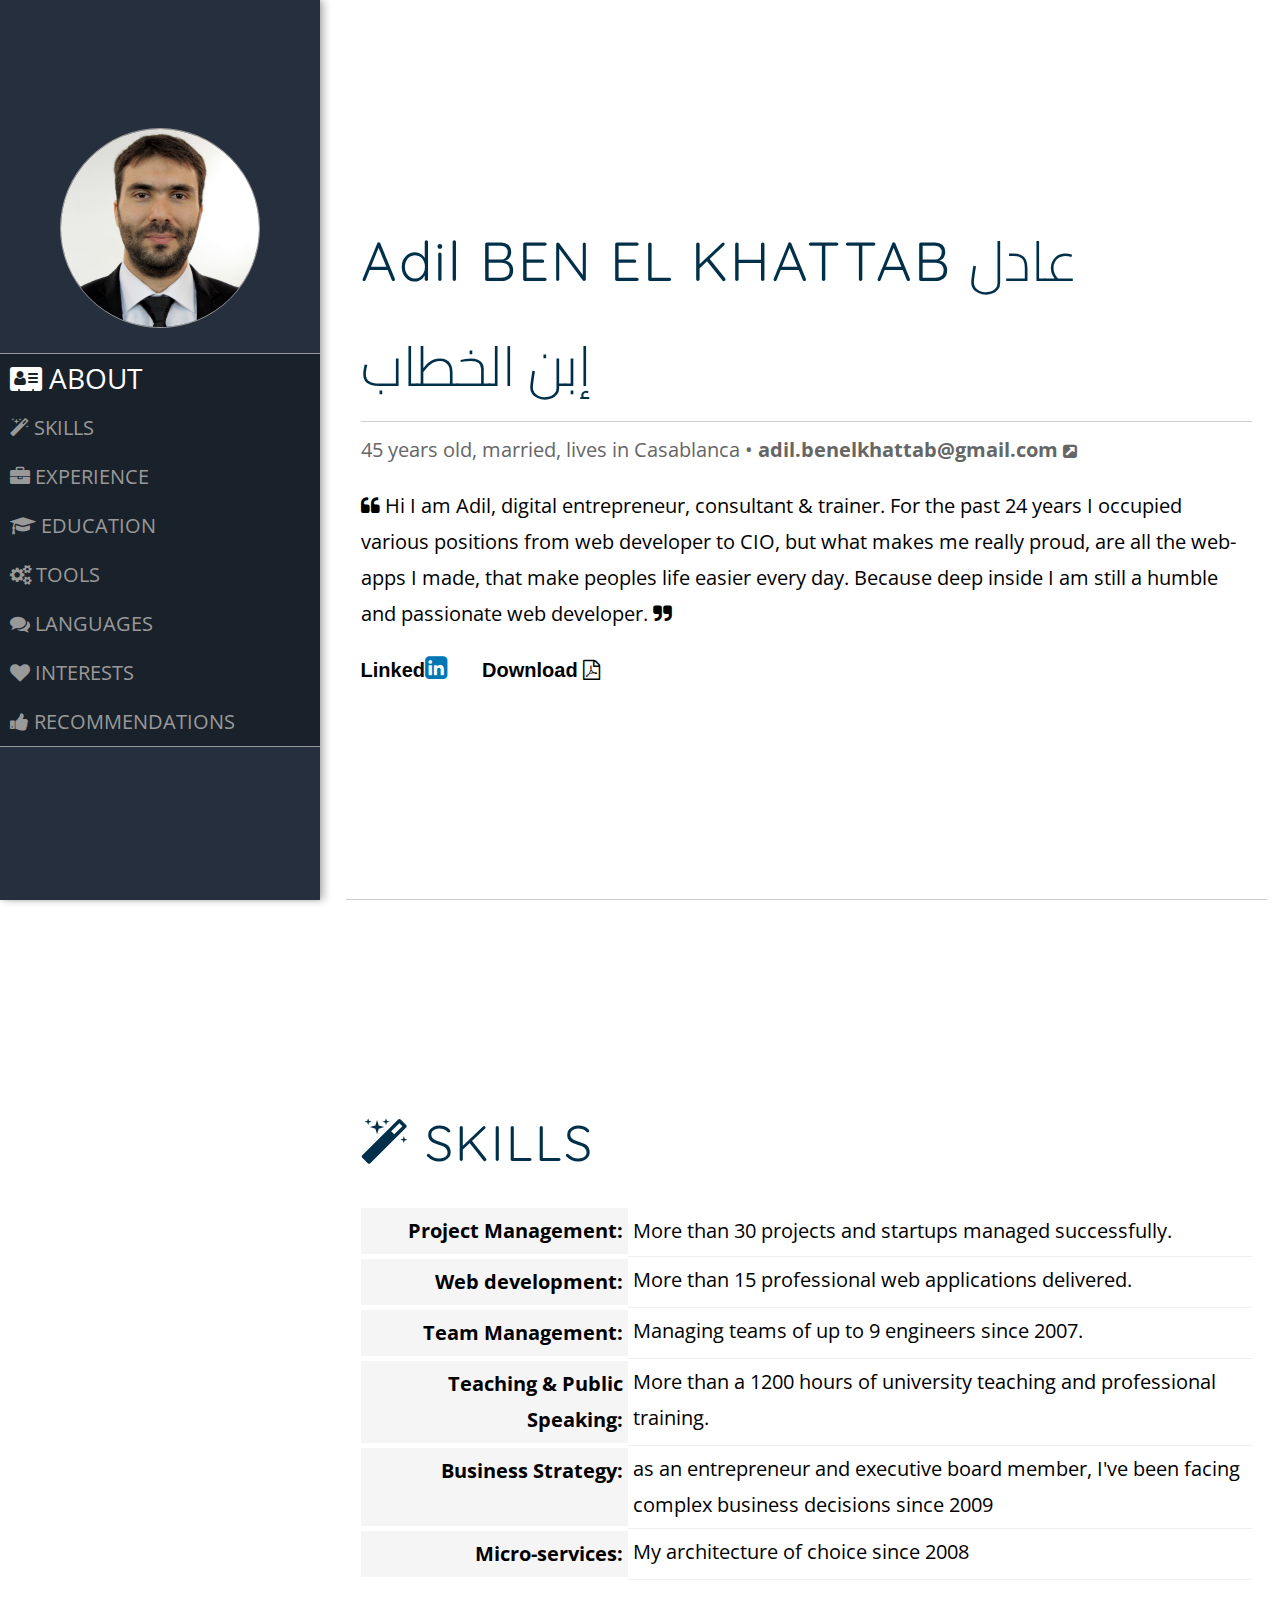
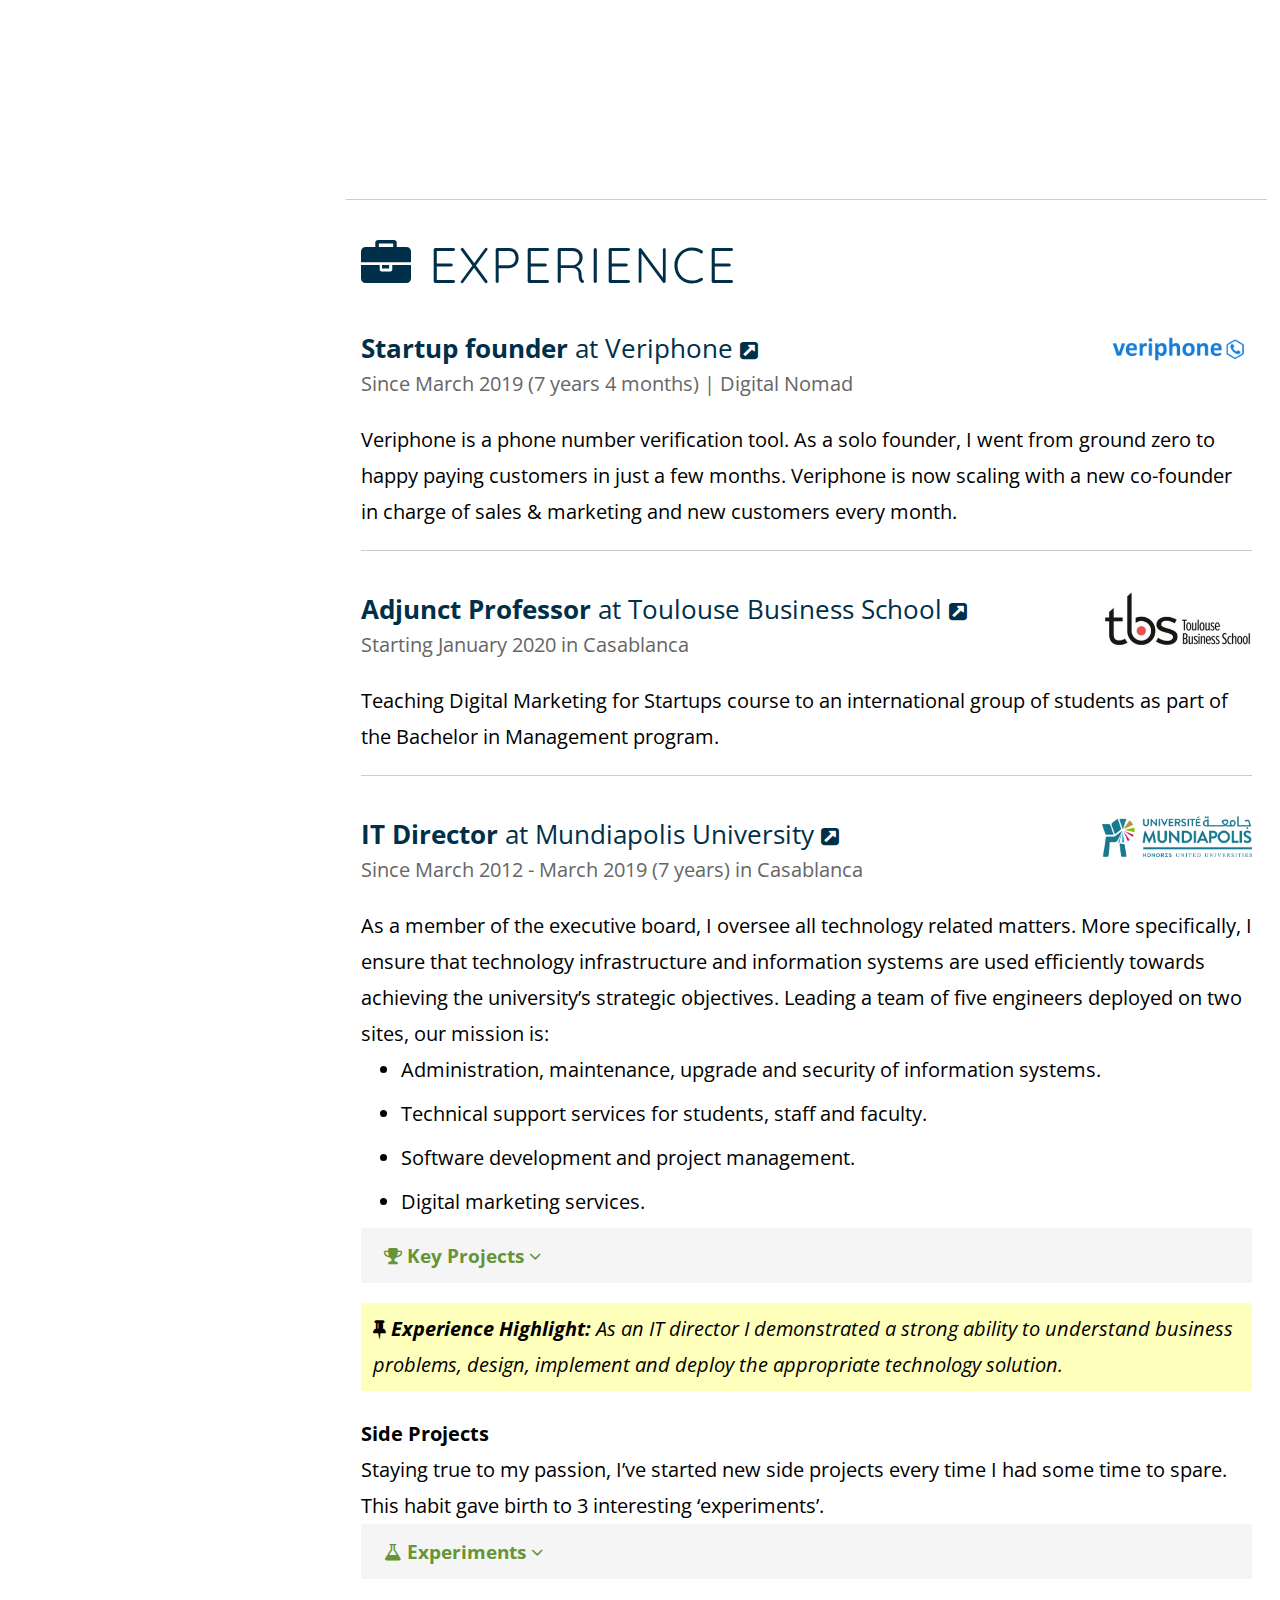
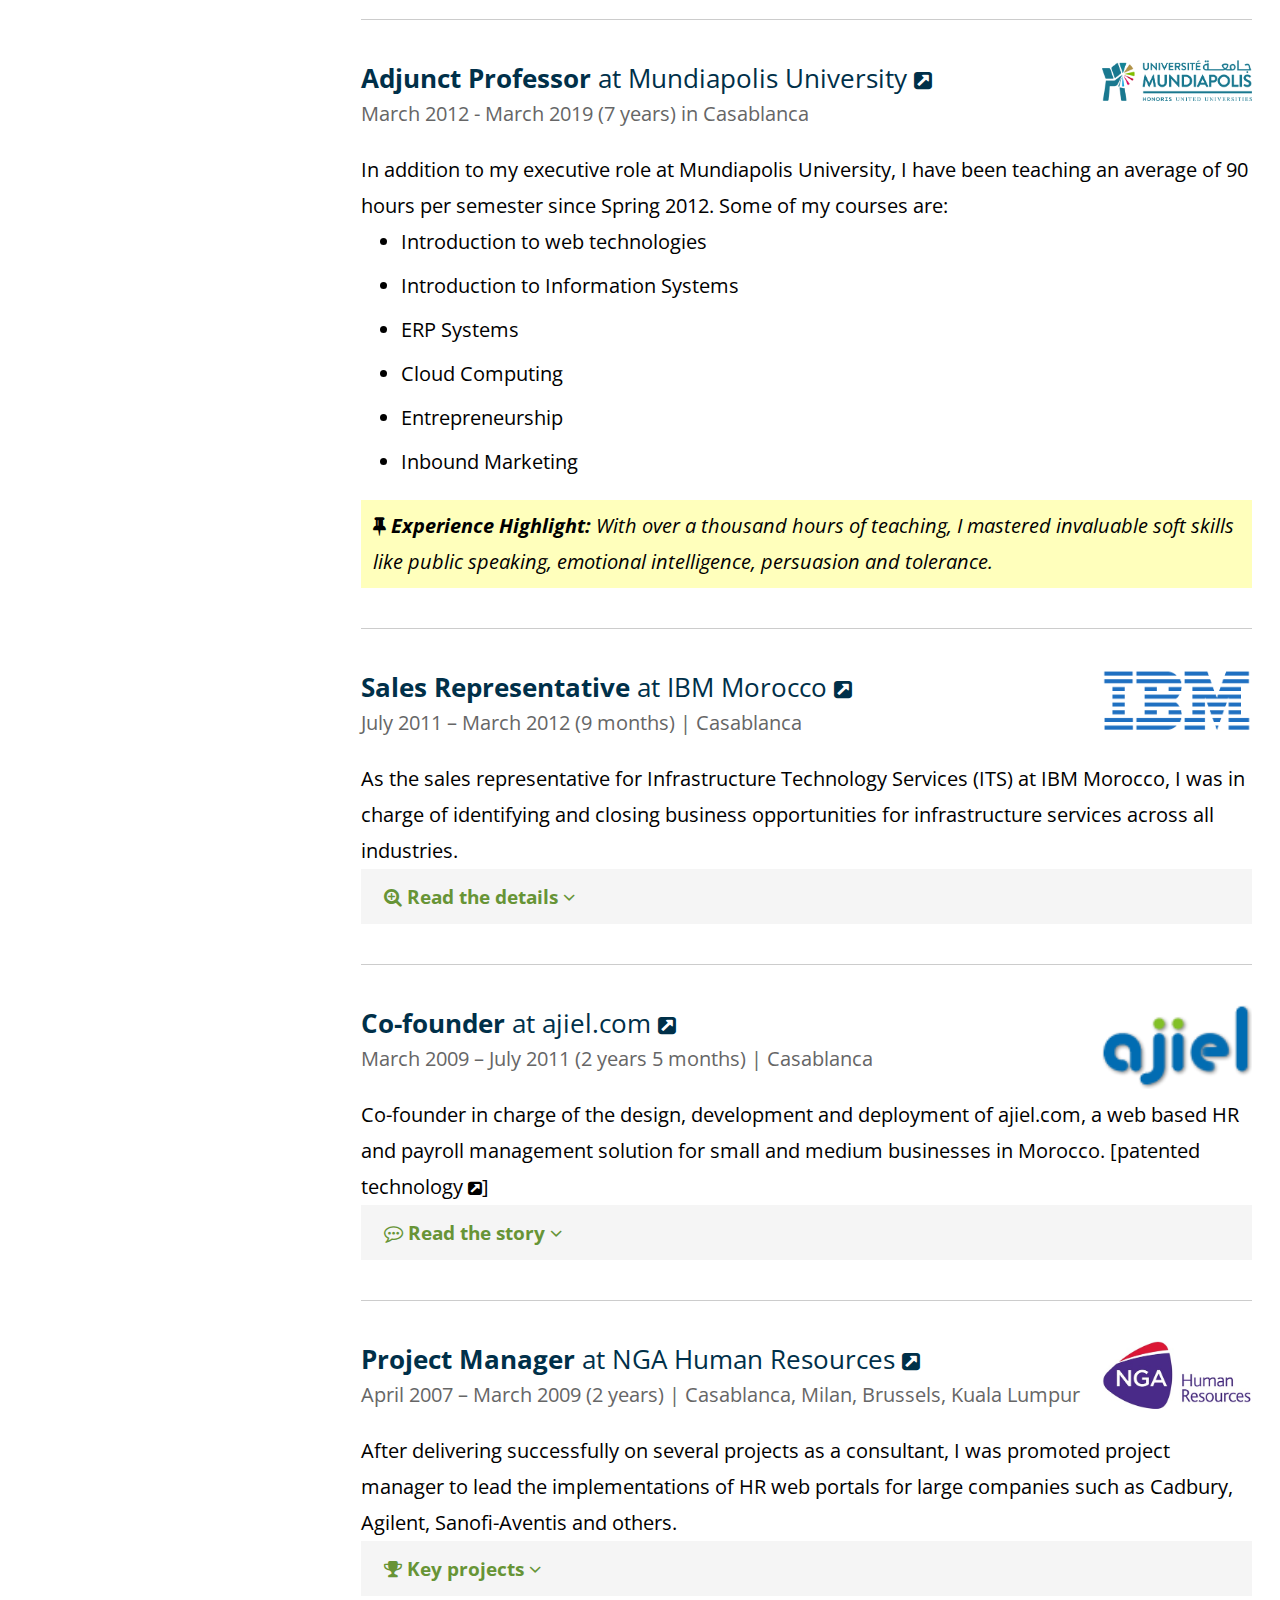
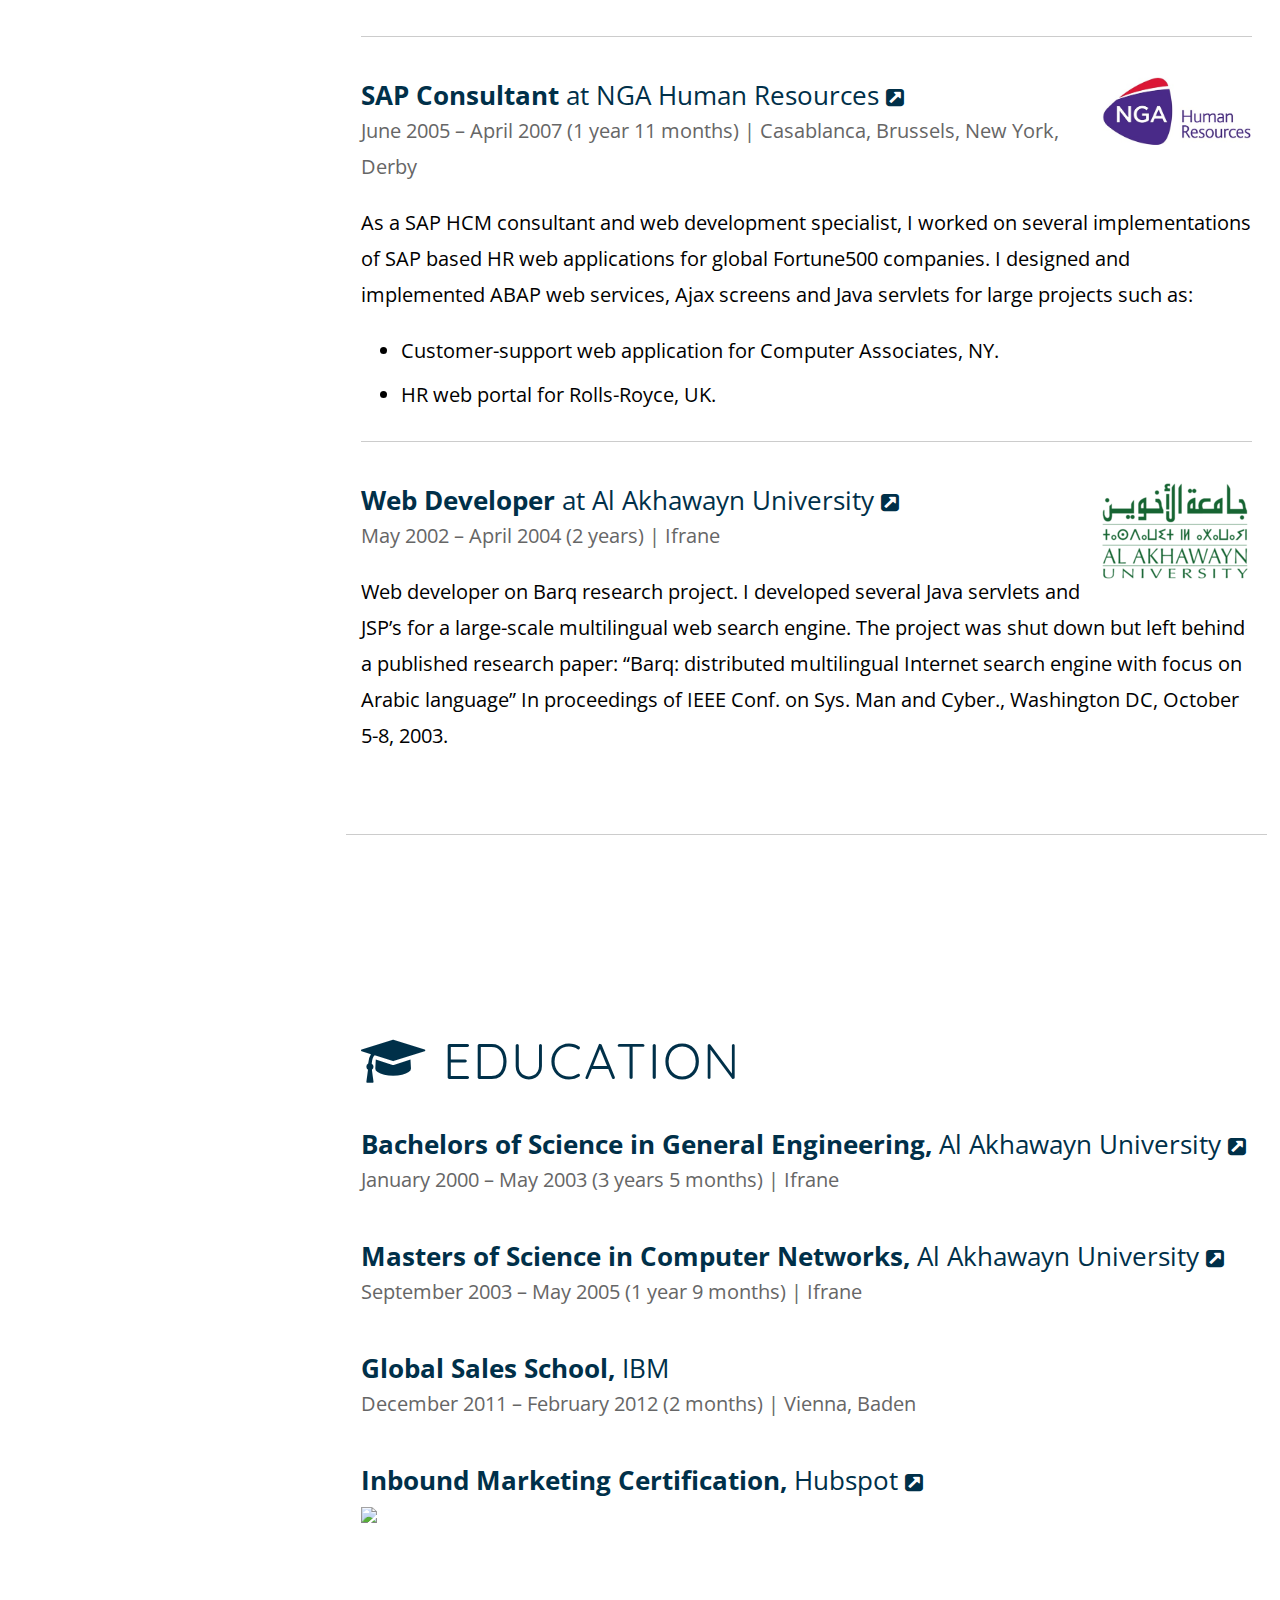
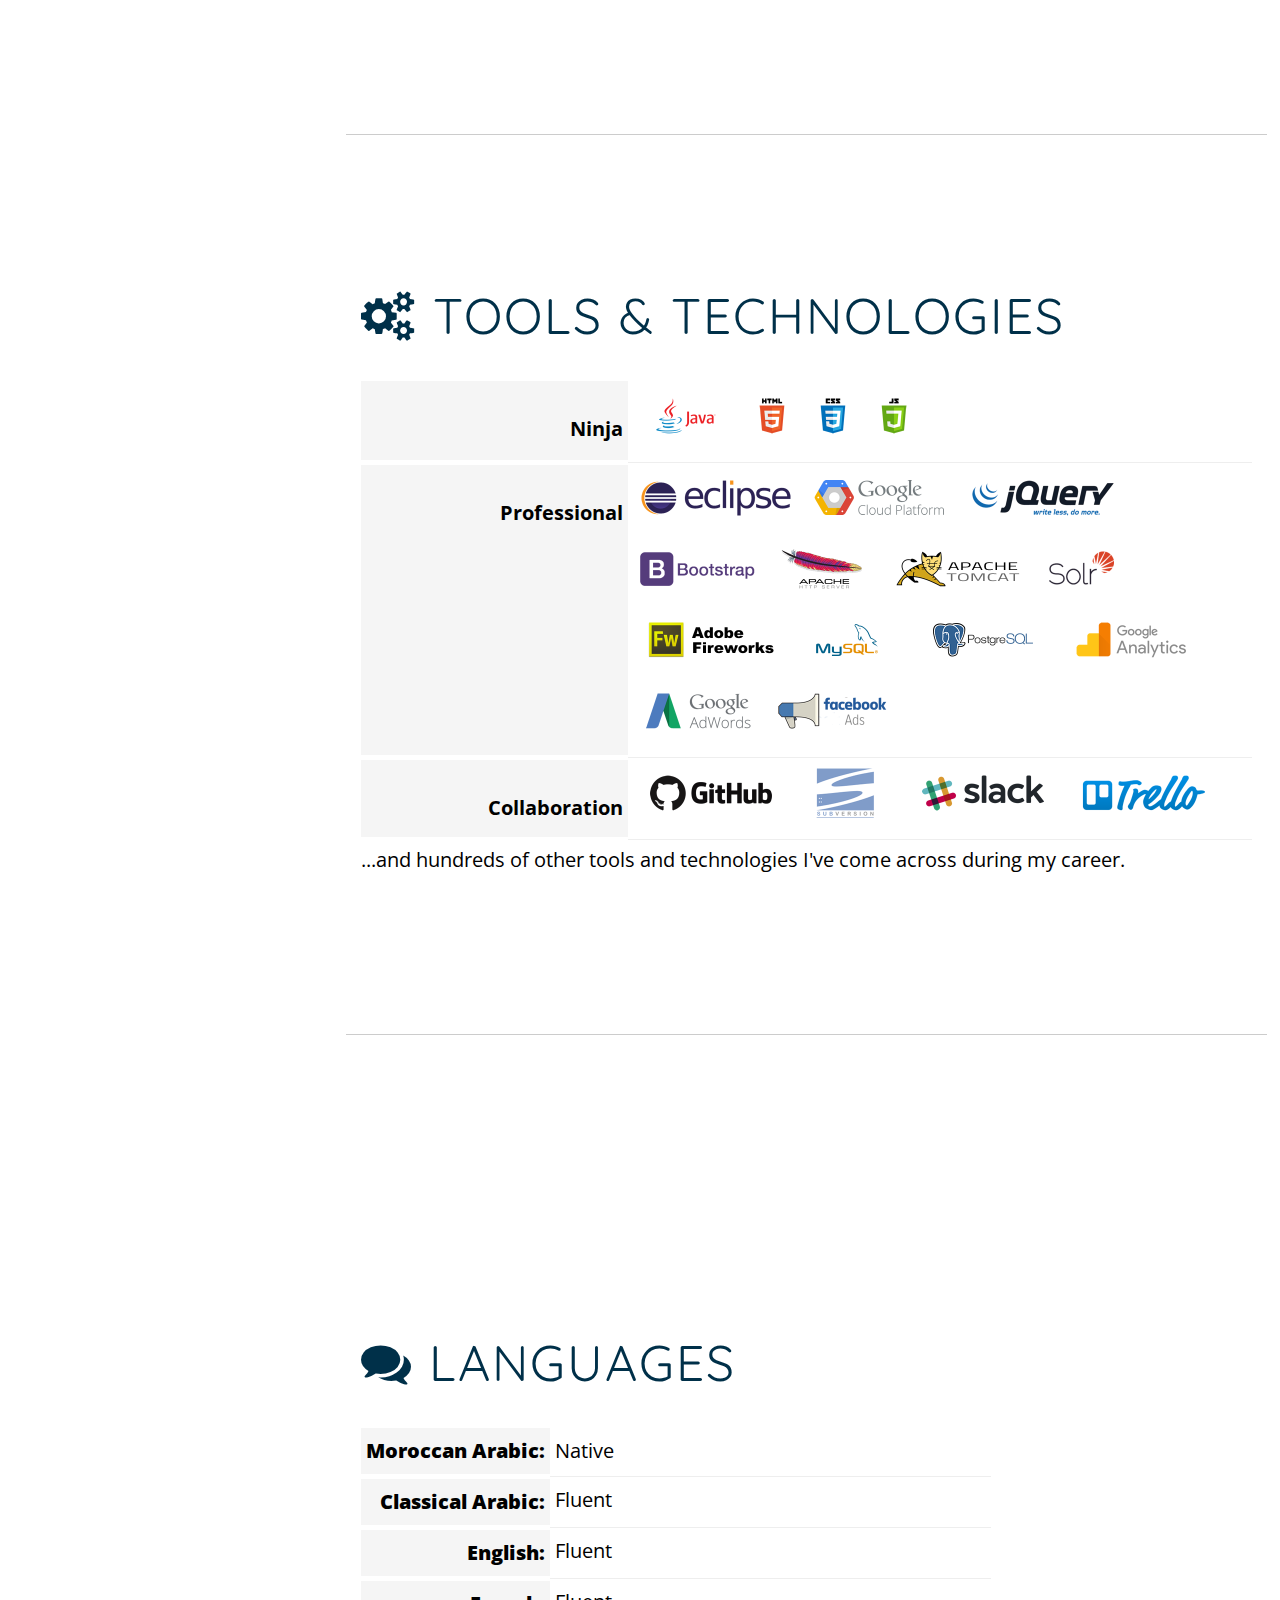
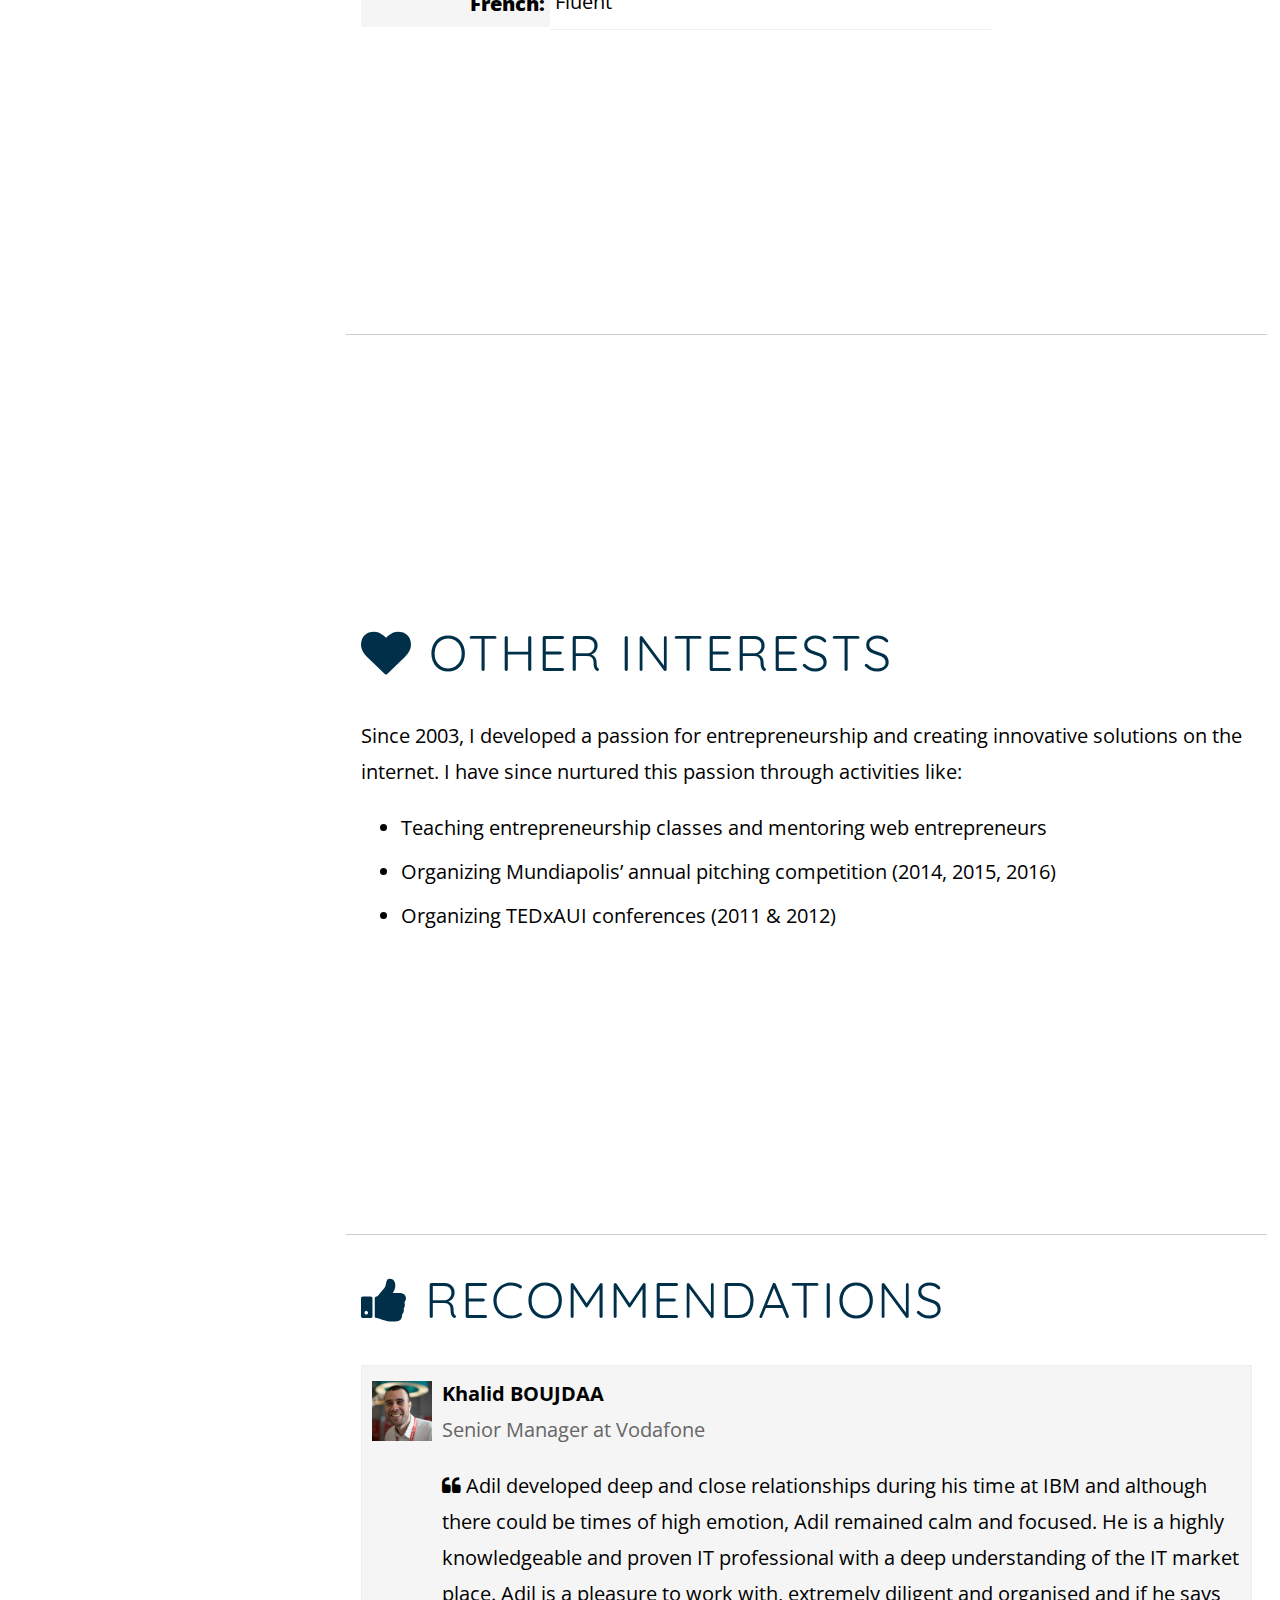
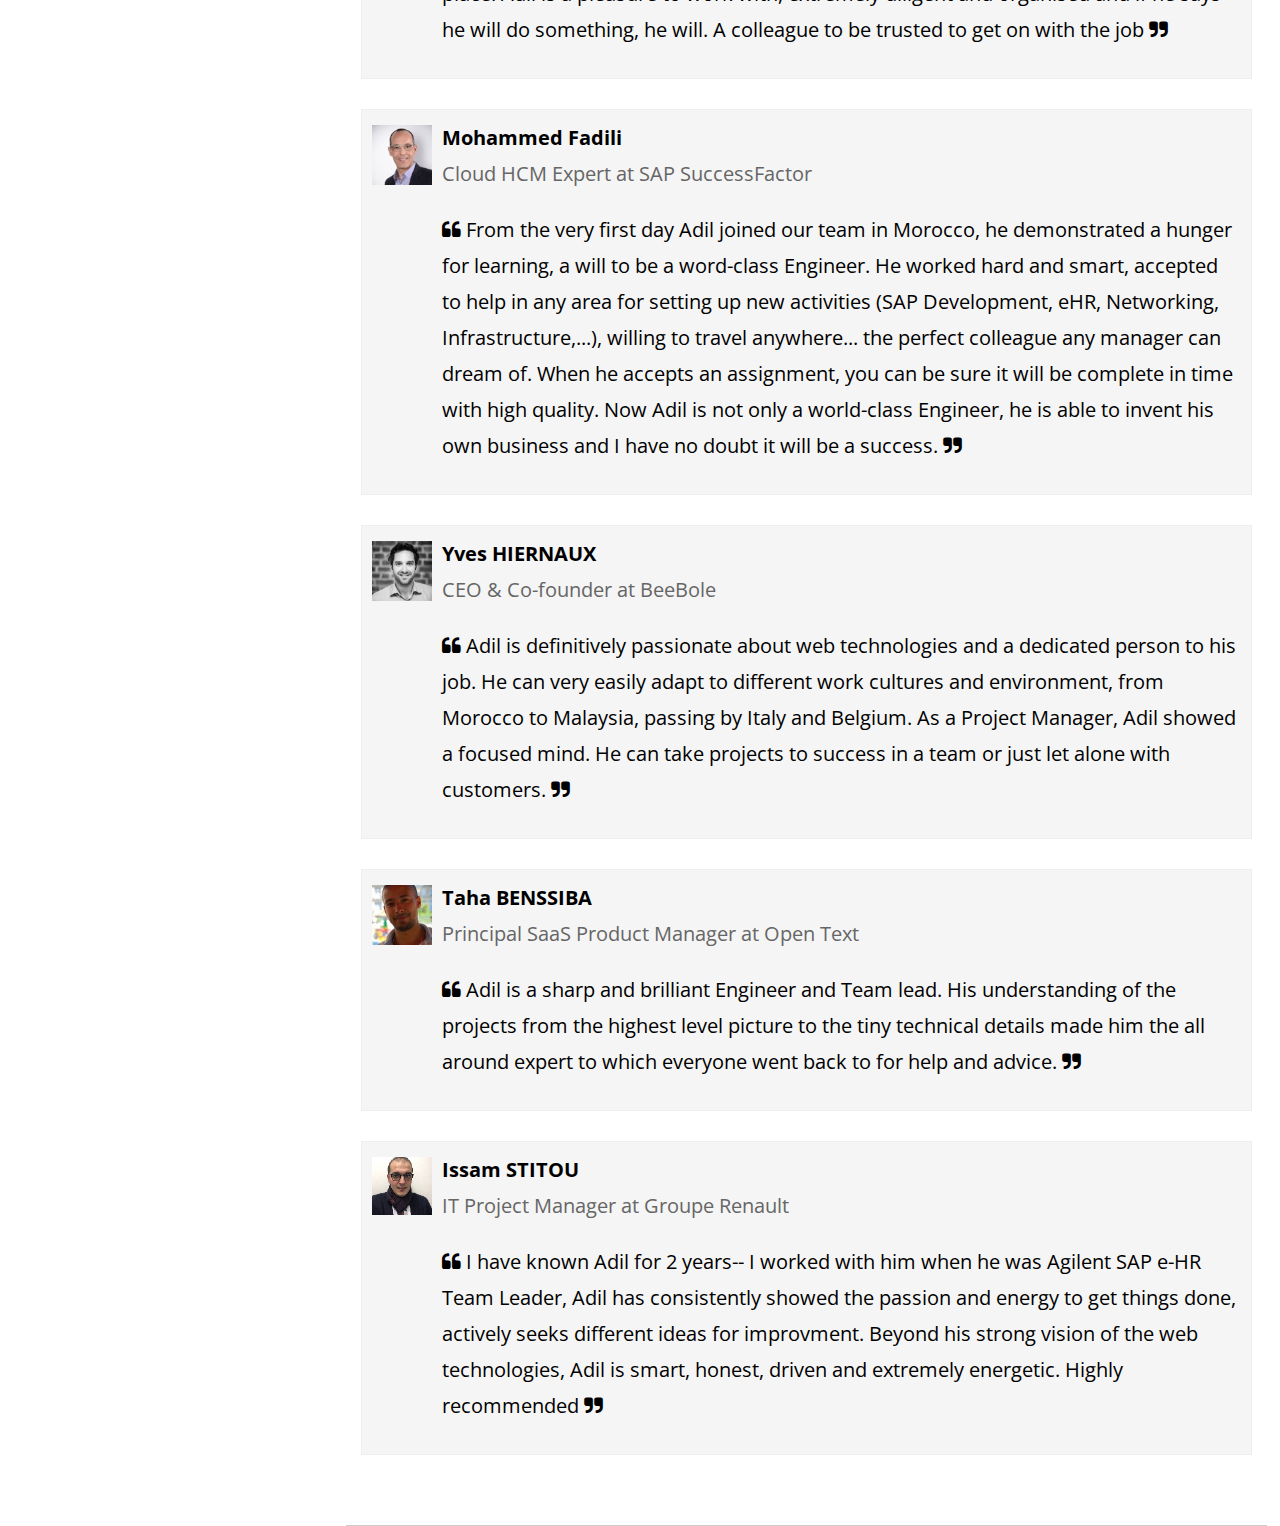
==== index.html @ e79c0aba "" ====
﻿<!DOCTYPE html>
<html lang="en">
<head>
    <meta charset="utf-8">
    <meta name="viewport" content="width=device-width, initial-scale=1, shrink-to-fit=no">
    <meta name="description" content="Adil BEN EL KHATTAB Resume'">
    <meta name="author" content="ADIL BEN EL KHATTAB">
    <title>ADIL BEN EL KHATTAB - My Awesome Resume</title>
    <link href="https://fonts.googleapis.com/css?family=Cairo:300|Quicksand|Open+Sans" rel="stylesheet">
    <link href="https://maxcdn.bootstrapcdn.com/font-awesome/4.7.0/css/font-awesome.min.css" rel="stylesheet">
    <link href="me.css" rel="stylesheet">
</head>
<body id="page-top">
    <aside>
        <nav>
            <div id="profile"><img src="img/adil.pro.jpg" alt="Adil" /></div>
            <menu>
                <a href="#about" class="active"><i class="fa fa-address-card"></i> <span>About</span></a>
                <a href="#skills"><i class="fa fa-magic"></i> <span>Skills</span></a>
                <a href="#experience"><i class="fa fa-briefcase"></i> <span>Experience</span></a>
                <a href="#education"><i class="fa fa-graduation-cap"></i> <span>Education</span></a>
                <a href="#tools"><i class="fa fa-cogs"></i> <span>Tools</span></a>
                <a href="#languages"><i class="fa fa-comments"></i> <span>Languages</span></a>
                <a href="#interests"><i class="fa fa-heart"></i> <span>Interests</span></a>
                <a href="#recommendations"><i class="fa fa-thumbs-up"></i> <span>Recommendations</span></a>
            </menu>
        </nav>
    </aside>

    <section id="about" class="section">
        <div class="auto">
            <h1>
                <span id="latitle">Adil <span class="nowrap">BEN EL KHATTAB</span></span>
                <span id="artitle">عادل <span class="nowrap">إبن الخطاب</span></span>
            </h1>
            <h4><span id="age"></span> old, married, lives in Casablanca • <b><a id="email" href="mailto:adil.benelkhattab@gmail.com">adil.benelkhattab@gmail.com <i class="fa fa-external-link-square sub"></i></a></b></h4>
            <div id="intro">
                <i class="fa fa-quote-left"></i> Hi I am Adil, digital entrepreneur, consultant & trainer. For the past <span id="total"></span> years I occupied various positions from web developer to CIO, but what makes me really proud, are all the web-apps I made, that make peoples life easier every day. Because deep inside I am still a humble and passionate web developer. <i class="fa fa-quote-right"></i>
            </div>
            <div id="links">
                <a id="linked" target="_blank" href="https://www.linkedin.com/in/adilb/">Linked<i id="in" class="fa fa-linkedin-square"></i></a>
                <a id="pdf" href="/adilbek.pdf" target="_blank">Download <i class="fa fa-file-pdf-o"></i></a>
            </div>
        </div>
    </section>


    <section id="skills" class="section">
        <div class="auto">
            <h2><i class="fa fa-magic"></i>  Skills</h2>
            <table>
                <tr>
                    <td>Project Management:</td>
                    <td>More than 30 projects and startups managed successfully.</td>
                </tr>
                <tr>
                    <td>Web development:</td>
                    <td>More than 15 professional web applications delivered.</td>
                </tr>
                <tr>
                    <td>Team Management:</td>
                    <td>Managing teams of up to 9 engineers since 2007.</td>
                </tr>
                <tr>
                    <td>Teaching & Public Speaking:</td>
                    <td>More than a 1200 hours of university teaching and professional training.</td>
                </tr>
                <tr>
                    <td>Business Strategy:</td>
                    <td>as an entrepreneur and executive board member, I've been facing complex business decisions since 2009</td>
                </tr>
                <tr>
                    <td>Micro-services:</td>
                    <td>My architecture of choice since 2008</td>
                </tr>
            </table>
        </div>
    </section>


    <section id="experience" class="section">
        <div class="auto">
            <h2><i class="fa fa-briefcase"></i>  Experience</h2>
            
            <div id="veriphone" class="experience">
                <a href="https://veriphone.io" target="_blank"><img src="img/veriphone.png" alt="Veriphone" class="logo" /></a>
                <h3><b>Startup founder</b> at <a href="https://veriphone.io" target="_blank">Veriphone <i class="fa fa-external-link-square sub"></i></a></h3>
                <h4>Since March 2019 (<span id="current"></span>) | Digital Nomad</h4>
                Veriphone is a phone number verification tool. As a solo founder, I went from ground zero to happy paying customers in just a few months. Veriphone is now scaling with a new co-founder in charge of sales & marketing and new customers every month.
            </div>

            <div id="tbs" class="experience">
                <a href="http://www.tbs-education.ma/" target="_blank"><img src="img/tbs.png" alt="Toulouse Business School" class="logo" /></a>
                <h3><b>Adjunct Professor</b> at <a href="http://www.tbs-education.ma/" target="_blank">Toulouse Business School <i class="fa fa-external-link-square sub"></i></a></h3>
                <h4>Starting January 2020 in Casablanca</h4>

                <div>Teaching Digital Marketing for Startups course to an international group of students as part of the Bachelor in Management program.</div>
            </div>

            <div id="mundiapolis" class="experience">
                <a href="http://www.mundiapolis.ma" target="_blank"><img src="img/mundiapolis.png" alt="Mundiapolis" class="logo" /></a>
                <h3><b>IT Director</b> at <a href="http://www.mundiapolis.ma" target="_blank">Mundiapolis University <i class="fa fa-external-link-square sub"></i></a></h3>
                <h4>Since March 2012 - March 2019 (7 years) in Casablanca</h4>
                As a member of the executive board, I oversee all technology related matters. More specifically, I ensure that technology infrastructure and information systems are used efficiently towards achieving the university’s strategic objectives. Leading a team of five engineers deployed on two sites, our mission is:
                <ul>
                    <li>Administration, maintenance, upgrade and security of information systems.</li>
                    <li>Technical support services for students, staff and faculty.</li>
                    <li>Software development and project management.</li>
                    <li>Digital marketing services.</li>
                </ul>

                <div class="details">
                    <div class="summary"><i class="fa fa-trophy"></i> Key Projects <i class="fa fa-angle-down"></i></div>
                    <ul>
                        <li><b>MundiaSIS:</b> Mundiapolis had to replace an aging desktop-based Student Information System with a web-based SIS in order to decentralize access to student records. After months of in-house development, we went live with MundiaSIS in Autumn 2013. <b>The student and faculty self-service allowed us to reduce the registrar's staff from three to one.</b></li>
                        <li><b>JIRA Service Desk:</b> Replacing a paper-based Student Services Office with Jira Service Desk <b>reduced the request processing time from 72h to less than 24h and increased student satisfaction significantly.</b></li>
                        <li><b>Digital marketing campaigns:</b> As part of a larger digital marketing team, the IT department is in charge of the design, development and maintenance of an optimized conversion process from landing pages to CRM. <b>In 2017 we doubled our conversion rate from 4 to 8 percent.</b></li>
                        <li><b>Call center setup:</b> With a growing number of leads coming from our digital campaigns, we created an internal call-center in charge of qualifying fresh leads. We developed a web-app that validates phone numbers and email addresses automatically, scores the leads before dispatching them over a team of operators according to some complex prioritization rules. <b>The tool reduced the lead processing time from 2 weeks to less than a day.</b></li>
                    </ul>
                </div>

                <div class="highlight">
                    <i class="fa fa-thumb-tack"></i> <b>Experience Highlight:</b> As an IT director I demonstrated a strong ability to understand business problems, design, implement and deploy the appropriate technology solution.
                </div>

                <div>
                    <h5>Side Projects</h5>
                    <div>Staying true to my passion, I’ve started new side projects every time I had some time to spare. This habit gave birth to 3 interesting ‘experiments’.</div>
                    <div class="details">
                        <div class="summary"><i class="fa fa-flask"></i> Experiments <i class="fa fa-angle-down"></i></div>
                        <ul>
                            <li><b>Shopper.ma</b> is a tool that scraps e-commerce websites to build an up-to-date database of all products on sale online in Morocco. The result was a fun and useful way to discover new products and compare prices. <em>Technology used: Java Servlets, Crawler4J, JQuery single-page-app.</em></li>
                            <li><b>Trends</b> is a recycling of Shopper into a news and gossip mobile app. By scrapping popular Facebook pages and sorting the posts by popularity bursts, Trends became extremely effective at sorting out the most popular news in real time. <em>Technology used: Java Servlets, Cordova framework, Facebook graph API.</em></li>
                            <li><b>CROQS</b> as stated in the aforementioned Call center project, CROQS is a tool that helped a call center operators’ qualify their leads through an automatic validation of contact information, scoring and dispatching/scheduling of calls. <em>Technology used: Java Servlets, JQuery single page app, Google appengine.</em></li>
                        </ul>
                    </div>
                </div>

            </div>

            <div id="prof" class="experience">
                <a href="http://www.mundiapolis.ma" target="_blank"><img src="img/mundiapolis.png" alt="Mundiapolis" class="logo" /></a>
                <h3><b>Adjunct Professor</b> at <a href="http://www.mundiapolis.ma" target="_blank">Mundiapolis University <i class="fa fa-external-link-square sub"></i></a></h3>
                <h4>March 2012 - March 2019 (7 years) in Casablanca</h4>

                <div>In addition to my executive role at Mundiapolis University, I have been teaching an average of 90 hours per semester since Spring 2012. Some of my courses are:</div>
                <ul>
                    <li>Introduction to web technologies</li>
                    <li>Introduction to Information Systems</li>
                    <li>ERP Systems</li>
                    <li>Cloud Computing</li>
                    <li>Entrepreneurship</li>
                    <li>Inbound Marketing</li>
                </ul>

                <div class="highlight">
                    <i class="fa fa-thumb-tack"></i> <b>Experience Highlight:</b> With over a thousand hours of teaching, I mastered invaluable soft skills like public speaking, emotional intelligence, persuasion and tolerance.
                </div>

            </div>

            <div id="ibm" class="experience">
                <a href="https://www.ibm.com/ma-fr/" target="_blank"><img src="img/ibm.png" alt="IBM" class="logo" /></a>
                <h3><b>Sales Representative</b> at <a href="https://www.ibm.com/ma-fr/" target="_blank">IBM Morocco <i class="fa fa-external-link-square sub"></i></a></h3>
                <h4>July 2011 – March 2012 (9 months) | Casablanca</h4>
                As the sales representative for Infrastructure Technology Services (ITS) at IBM Morocco, I was in charge of identifying and closing business opportunities for infrastructure services across all industries.
                <div class="details">
                    <div class="summary"><i class="fa fa-search-plus"></i> Read the details <i class="fa fa-angle-down"></i></div>
                    <p>
                        This was probably the most intense professional experience of my career. In just 9 months I had to learn new sales skills, familiarize with new industries, navigate IBM’s complex internal procedures and above all, achieve a 6 Million USD target.
                        The most rewarding part was learning sales skills. I attended IBM’s Global Sales School in Austria, which is one of the best sales trainings in the world. <b>It helped me acquire the techniques necessary to conduct effective C-level sales meetings.</b>
                        I was able to sell technology services (Datacenter Maintenance, migrations, etc...) to Morocco’s largest companies such as Attijari, INWI, BMCE, Banque Populaire, and others. Disclaimer: I did not achieve the sales target.
                    </p>
                </div>
            </div>


            <div id="ajiel" class="experience">
                <a href="https://www.ajiel.com" target="_blank"><img src="img/ajiel.png" alt="Ajiel" class="logo" /></a>
                <h3><b>Co-founder</b> at <a href="https://www.ajiel.com" target="_blank">ajiel.com <i class="fa fa-external-link-square sub"></i></a></h3>
                <h4>March 2009 – July 2011 (2 years 5 months) | Casablanca</h4>

                Co-founder in charge of the design, development and deployment of ajiel.com, a web based HR and payroll management solution for small and medium businesses in Morocco.
                <a href="http://patent.ompic.ma/publication-server/pdf-document?PN=MA33787%20MA%2033787&iDocId=6221&iepatch=.pdf" target="_blank">[patented technology  <i class="fa fa-external-link-square sub"></i>]</a>
                <div class="details">
                    <div class="summary"><i class="fa fa-commenting-o"></i> Read the story <i class="fa fa-angle-down"></i></div>
                    <p>In September 2008 I teamed up with NGA’s former director in Casablanca to create the first HR SaaS solution for Morocco. In about 1 year, I single-handedly created a multitenant payroll and HR management solution in Java and Adobe Flex. We got our first customer by the beginning of 2010 and grown slowly to 5 customers by the end of the year. During that same period, we started raising VC money from Dayam Capital (Saham group). A few weeks before closing the deal, my co-founder quit, leaving the startup paralyzed. During a few months I tried to continue operations with zero capital, but had finally to shut down in summer 2011.</p>
                </div>
            </div>

            <div id="ngapm" class="experience">
                <a href="https://www.ngahr.com/" target="_blank"><img src="img/nga.png" alt="NGA" class="logo" /></a>
                <h3><b>Project Manager</b> at <a href="https://www.ngahr.com/" target="_blank">NGA Human Resources <i class="fa fa-external-link-square sub"></i></a></h3>
                <h4>April 2007 – March 2009 (2 years) | Casablanca, Milan, Brussels, Kuala Lumpur</h4>
                After delivering successfully on several projects as a consultant, I was promoted project manager to lead the implementations of HR web portals for large companies such as Cadbury, Agilent, Sanofi-Aventis and others.

                <div class="details">
                    <div class="summary"><i class="fa fa-trophy"></i> Key projects <i class="fa fa-angle-down"></i></div>
                    <p>
                        <b>Dec’07 to Jul’08 in Kuala Lumpur, Malaysia</b><br />
                        Leading a team of 9 engineers working on the implementation of Cadbury International SAP based HR Information System (120,000 employees, 68 countries). My team was in charge of the implementation of the serf-service portal for the first two countries.
                    </p>
                    <p>
                        <b>Aug’07 to Dec’07 in Casablanca, Morocco</b><br />
                        Project manager on an SAP portal project for Agilent Technologies. Coordinated remotely with the US local team to deliver on time according to American standards.
                    </p>
                    <p>
                        <b>Jun’07 to Jul’07 in Milan, Italy</b><br />
                        In just 2 months and a team of 2, we delivered a time management solution for Sanofi-Aventis Italy. I Ensured coordination with customer’s IT and HR teams to determine the requirements and implement an SAP based HR web solution.
                    </p>
                </div>
            </div>


            <div id="ngacs" class="experience">
                <a href="https://www.ngahr.com/" target="_blank"><img src="img/nga.png" alt="NGA" class="logo" /></a>
                <h3><b>SAP Consultant</b> at <a href="https://www.ngahr.com/" target="_blank">NGA Human Resources <i class="fa fa-external-link-square sub"></i></a></h3>
                <h4>June 2005 – April 2007 (1 year 11 months) | Casablanca, Brussels, New York, Derby</h4>


                <p>As a SAP HCM consultant and web development specialist, I worked on several implementations of SAP based HR web applications for global Fortune500 companies. I designed and implemented ABAP web services, Ajax screens and Java servlets for large projects such as:</p>
                <ul>
                    <li>Customer-support web application for Computer Associates, NY.</li>
                    <li>HR web portal for Rolls-Royce, UK.</li>
                </ul>
            </div>


            <div id="aui" class="experience">
                <a href="http://www.aui.ma" target="_blank"><img src="img/aui.png" alt="AUI" class="logo" /></a>
                <h3><b>Web Developer</b> at <a href="http://www.aui.ma" target="_blank">Al Akhawayn University <i class="fa fa-external-link-square sub"></i></a></h3>
                <h4>May 2002 – April 2004 (2 years) | Ifrane</h4>
                <p>Web developer on Barq research project. I developed several Java servlets and JSP’s for a large-scale multilingual web search engine. The project was shut down but left behind a published research paper: <a href="http://ieeexplore.ieee.org/abstract/document/1243853/" target="_blank">“Barq: distributed multilingual Internet search engine with focus on Arabic language”</a> In proceedings of IEEE Conf. on Sys. Man and Cyber., Washington DC, October 5-8, 2003.</p>
            </div>
        </div>
    </section>


    <section id="education" class="section">
        <div class="auto">
            <h2><i class="fa fa-graduation-cap"></i> Education</h2>

            <h3><b>Bachelors of Science in General Engineering,</b> <a href="http://www.aui.ma" target="_blank">Al Akhawayn University <i class="fa fa-external-link-square sub"></i></a></h3>
            <h4>January 2000 – May 2003 (3 years 5 months) | Ifrane</h4>

            <h3><b>Masters of Science in Computer Networks,</b> <a href="http://www.aui.ma" target="_blank">Al Akhawayn University <i class="fa fa-external-link-square sub"></i></a></h3>
            <h4>September 2003 – May 2005 (1 year 9 months) | Ifrane</h4>

            <h3><b>Global Sales School,</b> IBM</h3>
            <h4>December 2011 – February 2012 (2 months) | Vienna, Baden</h4>

            <h3><a href='http://academy.hubspot.com/certification' title='Inbound' target="_blank"><b>Inbound Marketing Certification, </b></a><a href="https://www.hubspot.com/" target="_blank">Hubspot <i class="fa fa-external-link-square sub"></i></a></h3>
            <div class='academy-badge'>
                <a href='/inbound.cert.pdf' title='Inbound' target="_blank">
                    <img src='https://api.hubapi.com/academy/v1/badge-image/d79c69bdec4646f3811d2fc6c912261c' />
                </a>
            </div>
        </div>
    </section>


    <section id="tools" class="section">
        <div class="auto">
            <h2><i class="fa fa-cogs"></i> Tools & Technologies</h2>
            <table>
                <tr>
                    <td><h5>Ninja</h5></td>
                    <td>
                        <span class="tool"><img src="img/java.png" alt="Java" /></span>
                        <span class="tool"><img src="img/html.png" alt="HTML5" /></span>
                        <span class="tool"><img src="img/css.png" alt="CSS3" /></span>
                        <span class="tool"><img src="img/js.png" alt="JavaScript" /></span>
                    </td>
                </tr>
                <tr>
                    <td><h5>Professional</h5></td>
                    <td>
                        <span class="tool"><img src="img/eclipse.png" alt="Eclipse IDE" /></span>
                        <span class="tool"><img src="img/gcp.png" alt="Google Cloud Platform" /></span>
                        <span class="tool"><img src="img/jquery.png" alt="JQuery" /></span>
                        <span class="tool"><img src="img/bootstrap.png" alt="bootstrap" /></span>
                        <span class="tool"><img src="img/apache.png" alt="Apache HTTPD" /></span>
                        <span class="tool"><img src="img/tomcat.png" alt="Apache Tomcat" /></span>
                        <span class="tool"><img src="img/solr.png" alt="Apache Solr" /></span>
                        <span class="tool"><img src="img/fireworks.png" alt="Adobe Fireworks" /></span>
                        <span class="tool"><img src="img/mysql.png" alt="MySQL" /></span>
                        <span class="tool"><img src="img/postgres.png" alt="PostgreSQL" /></span>
                        <span class="tool"><img src="img/analytics.png" alt="Analytics" /></span>
                        <span class="tool"><img src="img/adwords.png" alt="Adwords" /></span>
                        <span class="tool"><img src="img/facebook.png" alt="Facebook" /></span>
                    </td>
                </tr>
                <tr>
                    <td><h5>Collaboration</h5></td>
                    <td>
                        <span class="tool"><img src="img/github.png" alt="GitHub" /></span>
                        <span class="tool"><img src="img/svn.png" alt="Subversion" /></span>
                        <span class="tool"><img src="img/slack.png" alt="Slack" /></span>
                        <span class="tool"><img src="img/trello.png" alt="Trello" /></span>
                    </td>
                </tr>
            </table>
            ...and hundreds of other tools and technologies I've come across during my career.
        </div>
    </section>

    <section id="languages" class="section">
        <div class="auto">
            <h2><i class="fa fa-comments"></i> Languages</h2>
            <table>
                <tr>
                    <td><b class="nowrap">Moroccan Arabic:</b></td>
                    <td>Native</td>
                </tr>
                <tr>
                    <td><b class="nowrap">Classical Arabic:</b></td>
                    <td>Fluent</td>
                </tr>
                <tr>
                    <td><b>English:</b></td>
                    <td>Fluent</td>
                </tr>
                <tr>
                    <td><b>French:</b></td>
                    <td>Fluent</td>
                </tr>
            </table>
        </div>
    </section>


    <section id="interests" class="section">
        <div class="auto">
            <h2><i class="fa fa-heart"></i> Other Interests</h2>
            <p>Since 2003, I developed a passion for entrepreneurship and creating innovative solutions on the internet. I have since nurtured this passion through activities like:</p>
            <ul>
                <li>Teaching entrepreneurship classes and mentoring web entrepreneurs</li>
                <li>Organizing Mundiapolis’ annual pitching competition (2014, 2015, 2016)</li>
                <li>Organizing TEDxAUI conferences (2011 & 2012)</li>
            </ul>
        </div>
    </section>

    <section id="recommendations" class="section">
        <div class="auto">
            <h2><i class="fa fa-thumbs-up"></i> Recommendations</h2>

            <div id="boujdaa" class="reco">
                <b>Khalid BOUJDAA</b>
                <h6>Senior Manager at Vodafone</h6>
                <p><i class="fa fa-quote-left"></i> Adil developed deep and close relationships during his time at IBM and although there could be times of high emotion, Adil remained calm and focused. He is a highly knowledgeable and proven IT professional with a deep understanding of the IT market place. Adil is a pleasure to work with, extremely diligent and organised and if he says he will do something, he will. A colleague to be trusted to get on with the job <i class="fa fa-quote-right"></i></p>
            </div>
            <div id="fadili" class="reco">
                <b>Mohammed Fadili</b>
                <h6>Cloud HCM Expert at SAP SuccessFactor</h6>
                <p>
                    <i class="fa fa-quote-left"></i> From the very first day Adil joined our team in Morocco, he demonstrated a hunger for learning, a will to be a word-class Engineer. He worked hard and smart, accepted to help in any area for setting up new activities (SAP Development, eHR, Networking, Infrastructure,...), willing to travel anywhere... the perfect colleague any manager can dream of. When he accepts an assignment, you can be sure it will be complete in time with high quality.
                    Now Adil is not only a world-class Engineer, he is able to invent his own business and I have no doubt it will be a success. <i class="fa fa-quote-right"></i>
                </p>
            </div>
            <div id="hiernaux" class="reco">
                <b>Yves HIERNAUX</b>
                <h6>CEO & Co-founder at BeeBole</h6>
                <p>
                    <i class="fa fa-quote-left"></i> Adil is definitively passionate about web technologies and a dedicated person to his job. He can very easily adapt to different work cultures and environment, from Morocco to Malaysia, passing by Italy and Belgium.
                    As a Project Manager, Adil showed a focused mind. He can take projects to success in a team or just let alone with customers. <i class="fa fa-quote-right"></i>
                </p>
            </div>
            <div id="taha" class="reco">
                <b>Taha BENSSIBA</b>
                <h6>Principal SaaS Product Manager at Open Text</h6>
                <p><i class="fa fa-quote-left"></i> Adil is a sharp and brilliant Engineer and Team lead. His understanding of the projects from the highest level picture to the tiny technical details made him the all around expert to which everyone went back to for help and advice. <i class="fa fa-quote-right"></i></p>
            </div>
            <div id="stitou" class="reco">
                <b>Issam STITOU</b>
                <h6>IT Project Manager at Groupe Renault</h6>
                <p><i class="fa fa-quote-left"></i> I have known Adil for 2 years-- I worked with him when he was Agilent SAP e-HR Team Leader, Adil has consistently showed the passion and energy to get things done, actively seeks different ideas for improvment. Beyond his strong vision of the web technologies, Adil is smart, honest, driven and extremely energetic. Highly recommended <i class="fa fa-quote-right"></i></p>
            </div>
        </div>
    </section>

    <script src="https://ajax.googleapis.com/ajax/libs/jquery/1.12.4/jquery.min.js"></script>
    <script src="me.js"></script>
</body>
</html>
---- me.css ----
﻿* {
    box-sizing: border-box;
}
body {
    font-family: 'Open Sans', sans-serif;
    font-size: 20px;
    padding: 0;
    margin: 0;
    padding-left: 27%;
    padding-right: 1%;
    line-height: 1.8em;
}
aside {
    display: flex;
    position: fixed;
    top: 0;
    left: 0;
    width: 25%;
    bottom: 0;
    background-color: #262f3d;
    overflow: hidden;
    box-shadow: 0 0 4px rgba(0,0,0,.14), 4px 0 8px rgba(0,0,0,.28);
    max-width: 400px;
}
nav {
    margin: auto;
    width: 100%;
}
menu {
    padding: 0;
    margin: 25px 0;
    width: 100%;
    background-color: #19212b;
    padding-left: 10px;
    border-bottom: 1px solid #999;
    border-top: 1px solid #999;
}
    menu a {
        display: block;
        color: #999;
        line-height: 49px;
        text-transform: uppercase;
        white-space: nowrap;
    }
        menu a.active {
            font-size: 1.4em;
            color: #fff !important;
        }
a {
    text-decoration: none;
    color: inherit;
}
h1, h2, h3, h4, h5, h6 {
    margin: 0;
    font-weight: normal;
}
h1 {
    color: #003049;
    border-bottom: 1px solid #ccc;
    margin-bottom: 10px;
    line-height: 2.5em;
    font-size: 2em;
}
h2 {
    color: #003049;
    font-family: Quicksand, sans-serif;
    letter-spacing: 2px;
    text-transform: uppercase;
    font-size: 2.5em;
    margin-bottom: 40px;
}
h3 {
    color: #003049;
    margin-top: 40px;
    font-size: 1.3em;
}
h4 {
    font-size: 1em;
    color: #666;
    margin-bottom: 20px;
}
h5 {
    font-weight: bold;
    font-size: 1em;
    margin-top: 25px;
}
h6 {
    font-size: 1em;
    color: #666;
}
ul{
    margin: 0;
}
li {
    margin-bottom: 8px;
}
i {
    font-size: 1.2em;
}

#profile {
    border: 1px solid #999;
    width: 200px;
    height: 200px;
    border-radius: 50%;
    overflow: hidden;
    margin: auto;
}

    #profile img {
        width: 200px;
    }
#latitle {
    font-family: Quicksand, sans-serif;
    font-size: 55px;
    letter-spacing: 2px;
    padding-right: 7px;
}
#artitle {
    font-family: Cairo, sans-serif;
    font-weight: 300;
    font-size: 55px;
}
#intro {
    margin-bottom: 20px;
}
#email {
    color: #666;
}
#linked {
    height: 30px;
    padding-right: 30px;
    font-weight: 900;
    font-family: sans-serif;
    color: #000;
}
#in {
    color: #0077B5;
    font-size: 1.3em;
}
#pdf {
    color: #000;
    font-weight: 900;
    font-family: sans-serif;
}
.section {
    min-height: 100vh;
    display: flex;
    width: 100%;
    padding: 40px 15px;
    border-bottom: 1px solid #ccc;
    overflow-x: hidden;
}
.auto {
    margin-top: auto!important;
    margin-bottom: auto!important;
    width: 100%;
}
.experience {
    border-bottom: 1px solid #ccc;
    padding-bottom: 20px;
}
.details {
    font-size: 0.8em;
    background-color: #F5F5F5;
    padding: 8px;
    -webkit-transition: height 2s;
    transition: height 2s;
    overflow: hidden;
    margin-bottom: 20px;
}
.summary {
    font-weight: bold;
    font-size: 1.2em;
    cursor: pointer;
    color: #679436;
    line-height: 40px;
    padding-left: 15px;
}
.highlight {
    margin: 20px 0;
    background-color: #FFFFBC;
    padding: 8px 8px 8px 12px;
    font-style: italic;
}
.logo {
    float: right;
    width: 150px;
}
table {
    border-collapse: collapse;
}
td {
    vertical-align: top;
    padding: 5px;
    border-bottom: 1px solid #eee;
}
    td:first-child {
        font-weight: bold;
        background-color: #F5F5F5;
        border-bottom: 5px solid #fff;
        width: 30%;
        text-align: right;
    }
.academy-badge img {
    max-width: 100%;
}
.tool {
    display: inline-block;
    margin: 5px 3px;
}

    .tool img {
        height: 50px;
    }
.reco {
    margin-bottom: 30px;
    background-color: #F5F5F5;
    border: 1px solid #eee;
    padding: 10px 10px 10px 80px;
    background-size: 60px;
    background-repeat: no-repeat;
    background-position-x: 10px;
    background-position-y: 15px;
}
.nowrap{
    white-space: nowrap;
}
.sub{
    font-size: 0.8em;
}

#aui {
    border-bottom: none;
}
#boujdaa{
    background-image: url(img/boujdaa.jpg);
}
#fadili {
    background-image: url(img/fadili.jpg);
}
#hiernaux {
    background-image: url(img/hiernaux.jpg);
}
#taha {
    background-image: url(img/taha.jpg);
}
#stitou {
    background-image: url(img/stitou.png);
}
@media (max-width: 772px) {
    body {
        padding-left: 60px;
    }
    aside {
        width: 56px;
    }
    menu span{
        display: none;
    }
    #profile {
        border: 1px solid rgba(255,255,255,.3);
        width: 50px;
        height: 50px;
    }
    #profile img {
        width: 50px;
    }
}
@media (max-width: 550px) {
    body{
        font-size: 16px;
    }
    h1{
        font-size: 1.8em;
    }
    .logo{
        display: none;
    }
    .section{
        padding: 30px 5px;
    }
    #latitle{
        font-size: 40px;
    }
    #artitle {
        font-size: 45px;
    }
}
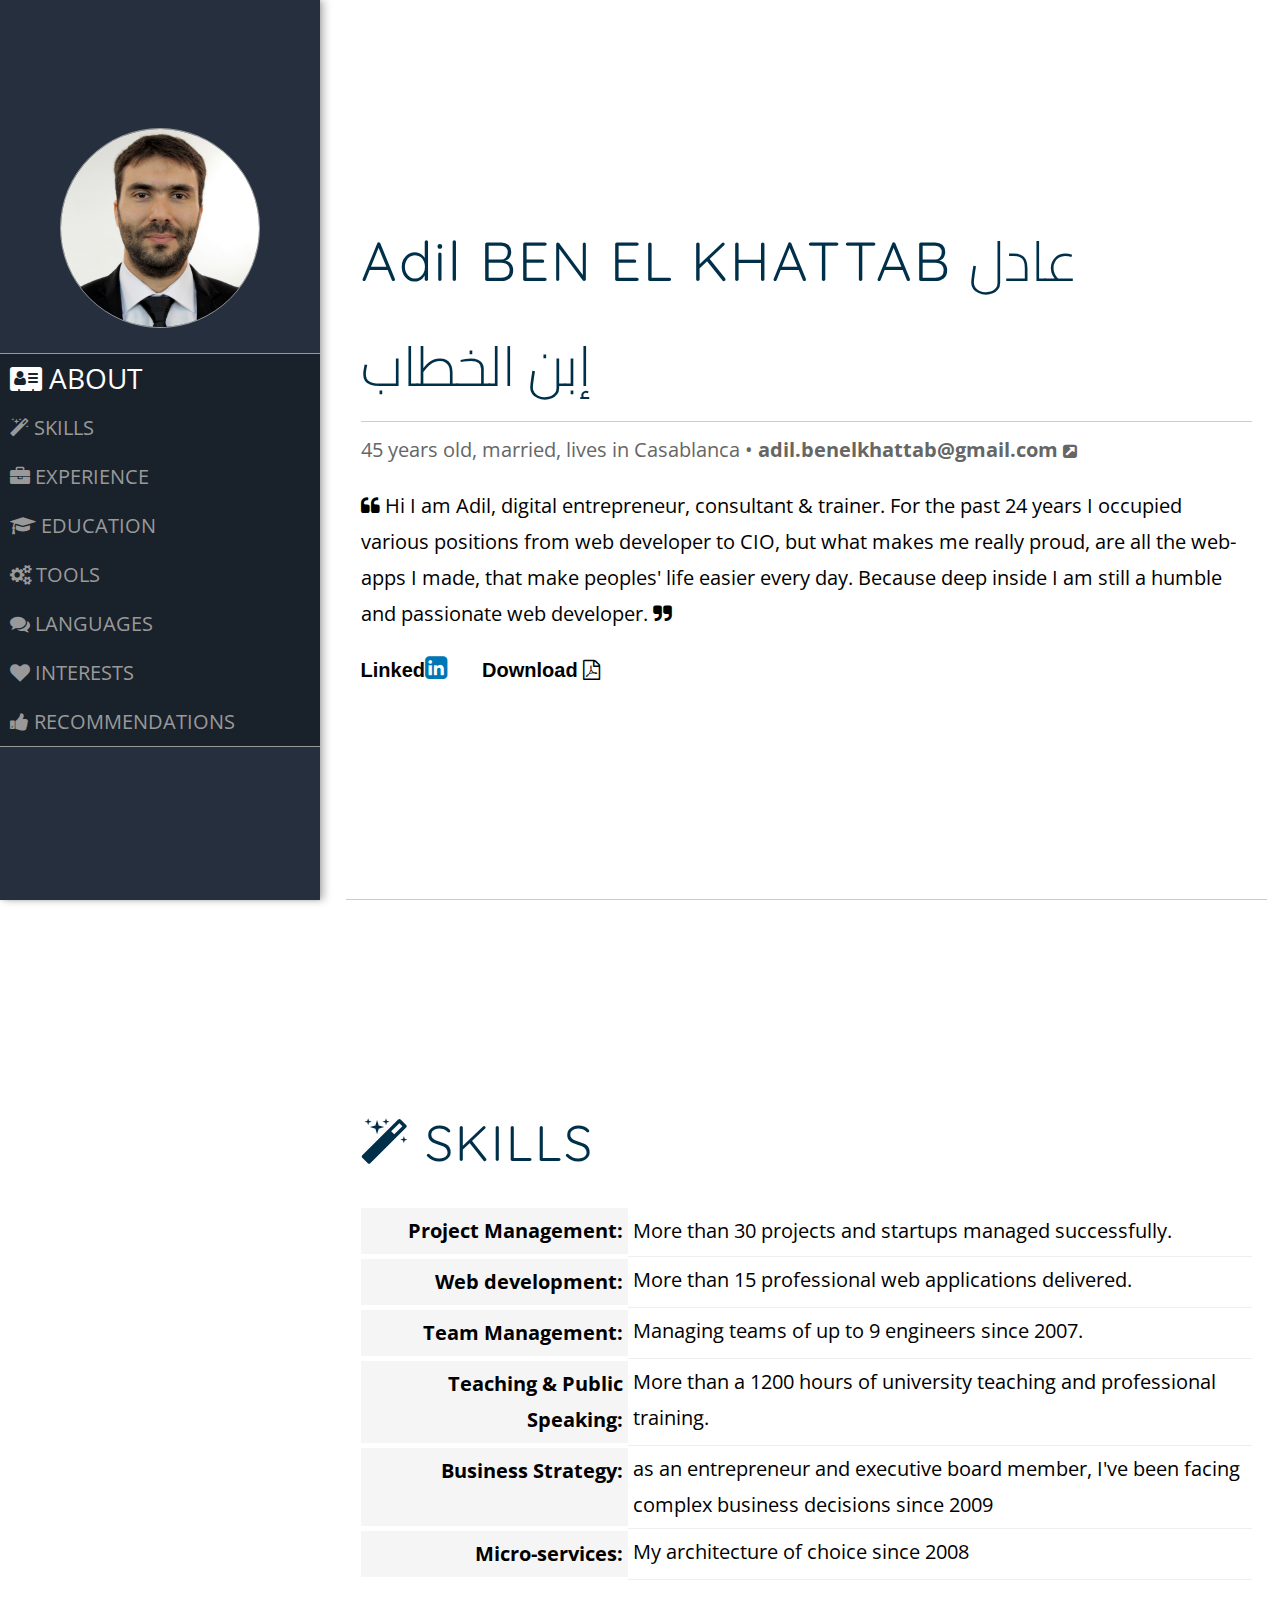
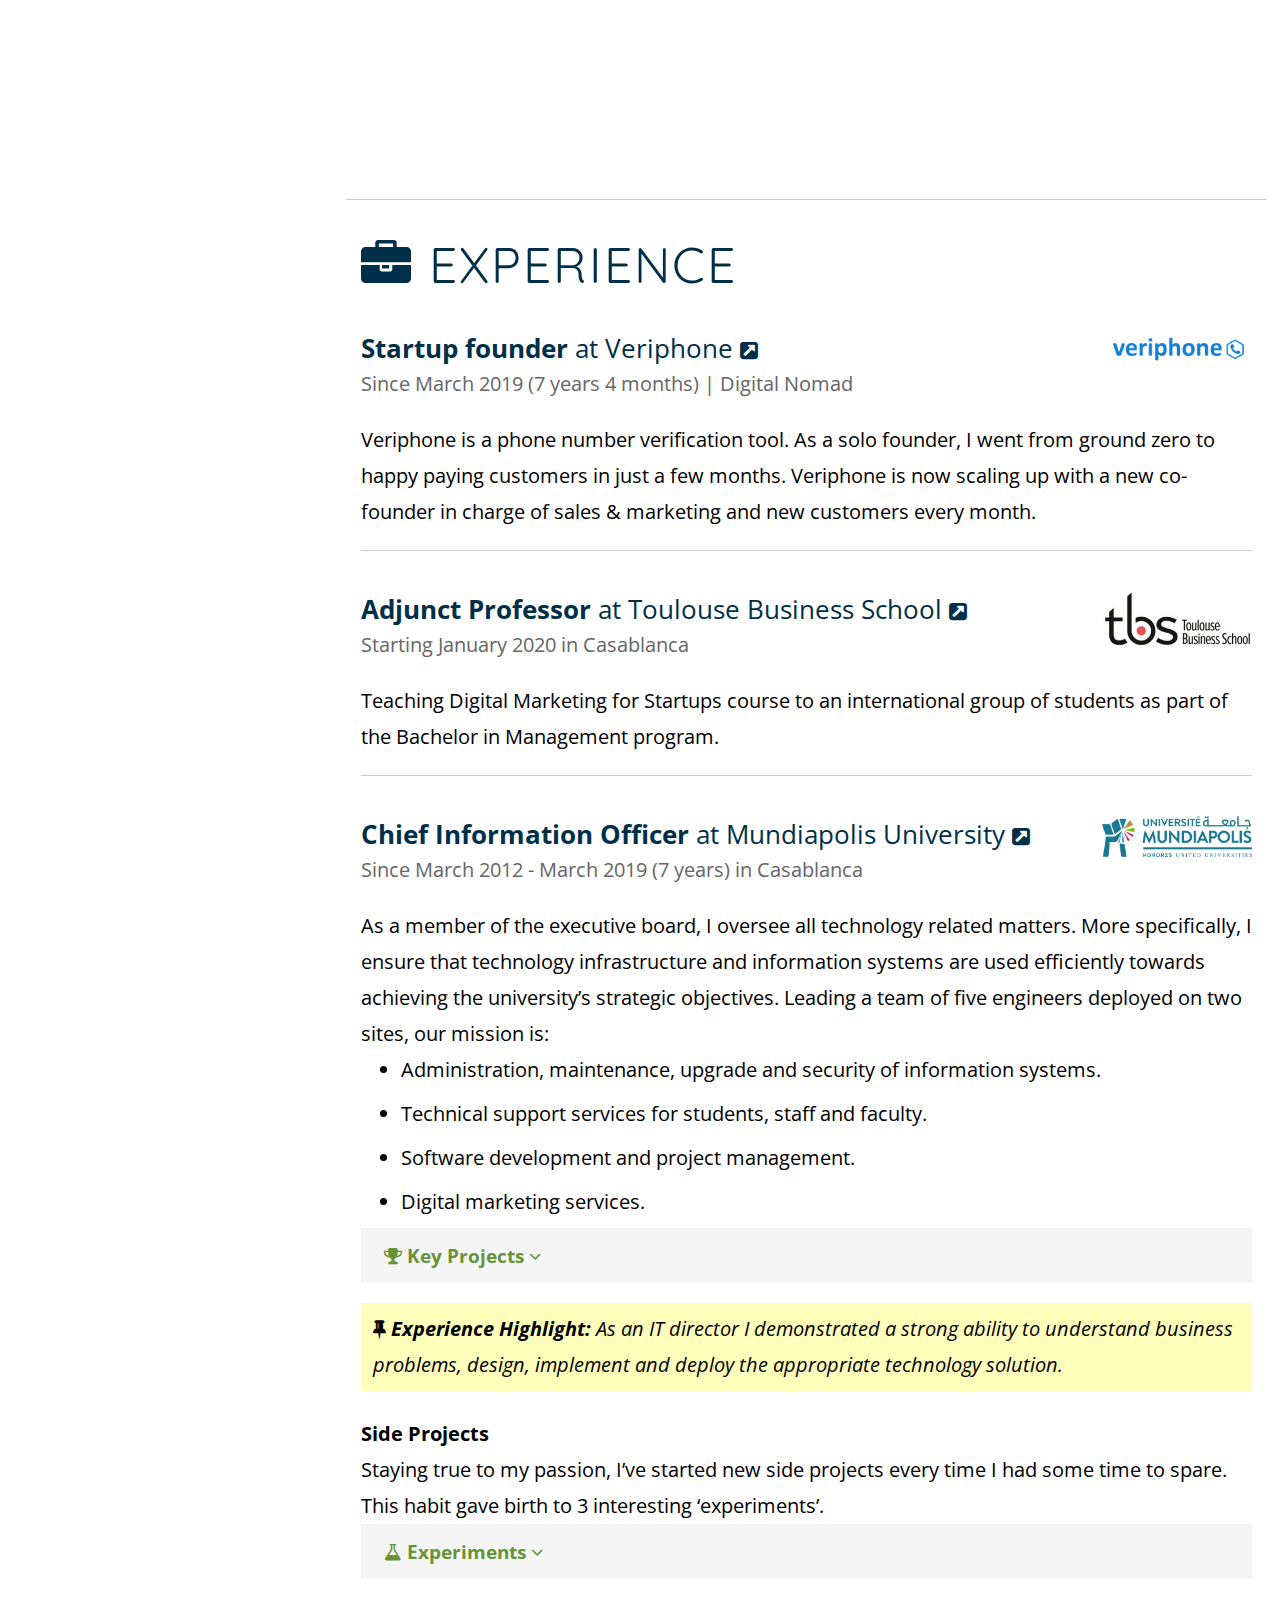
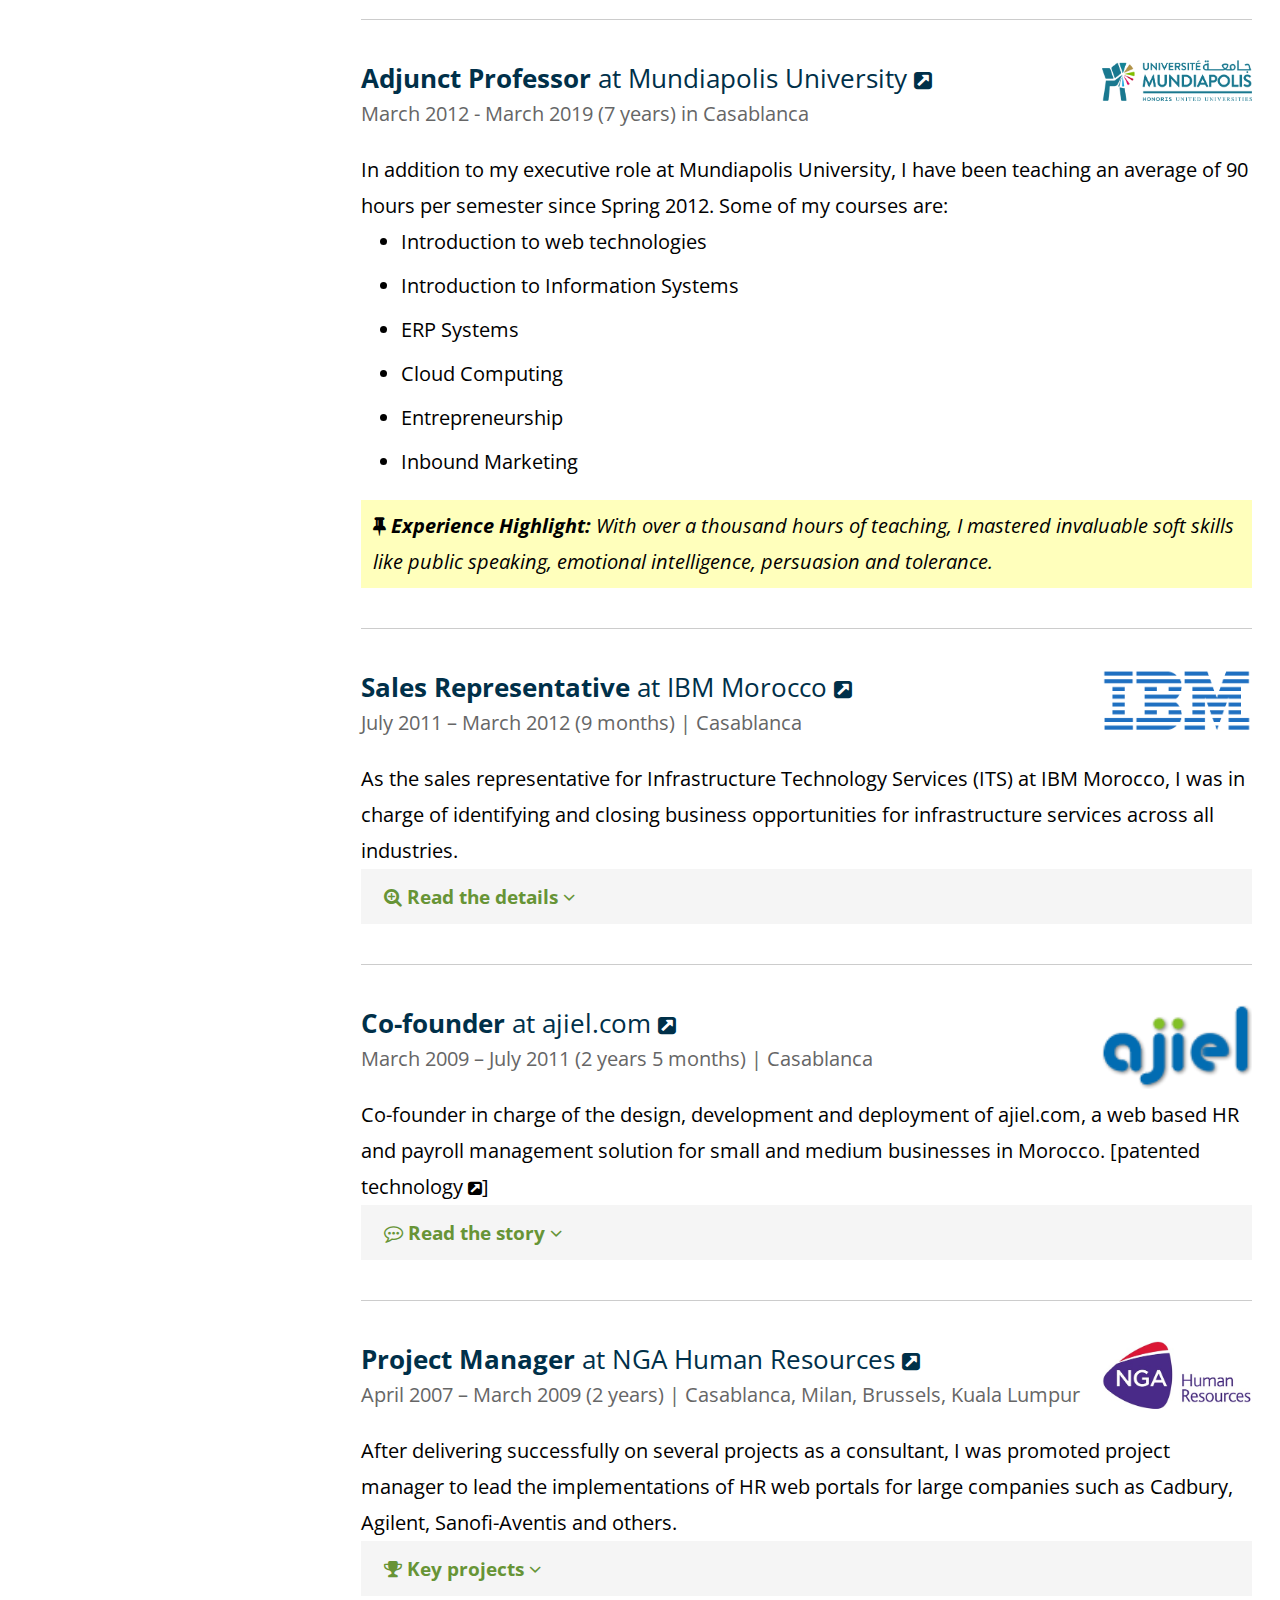
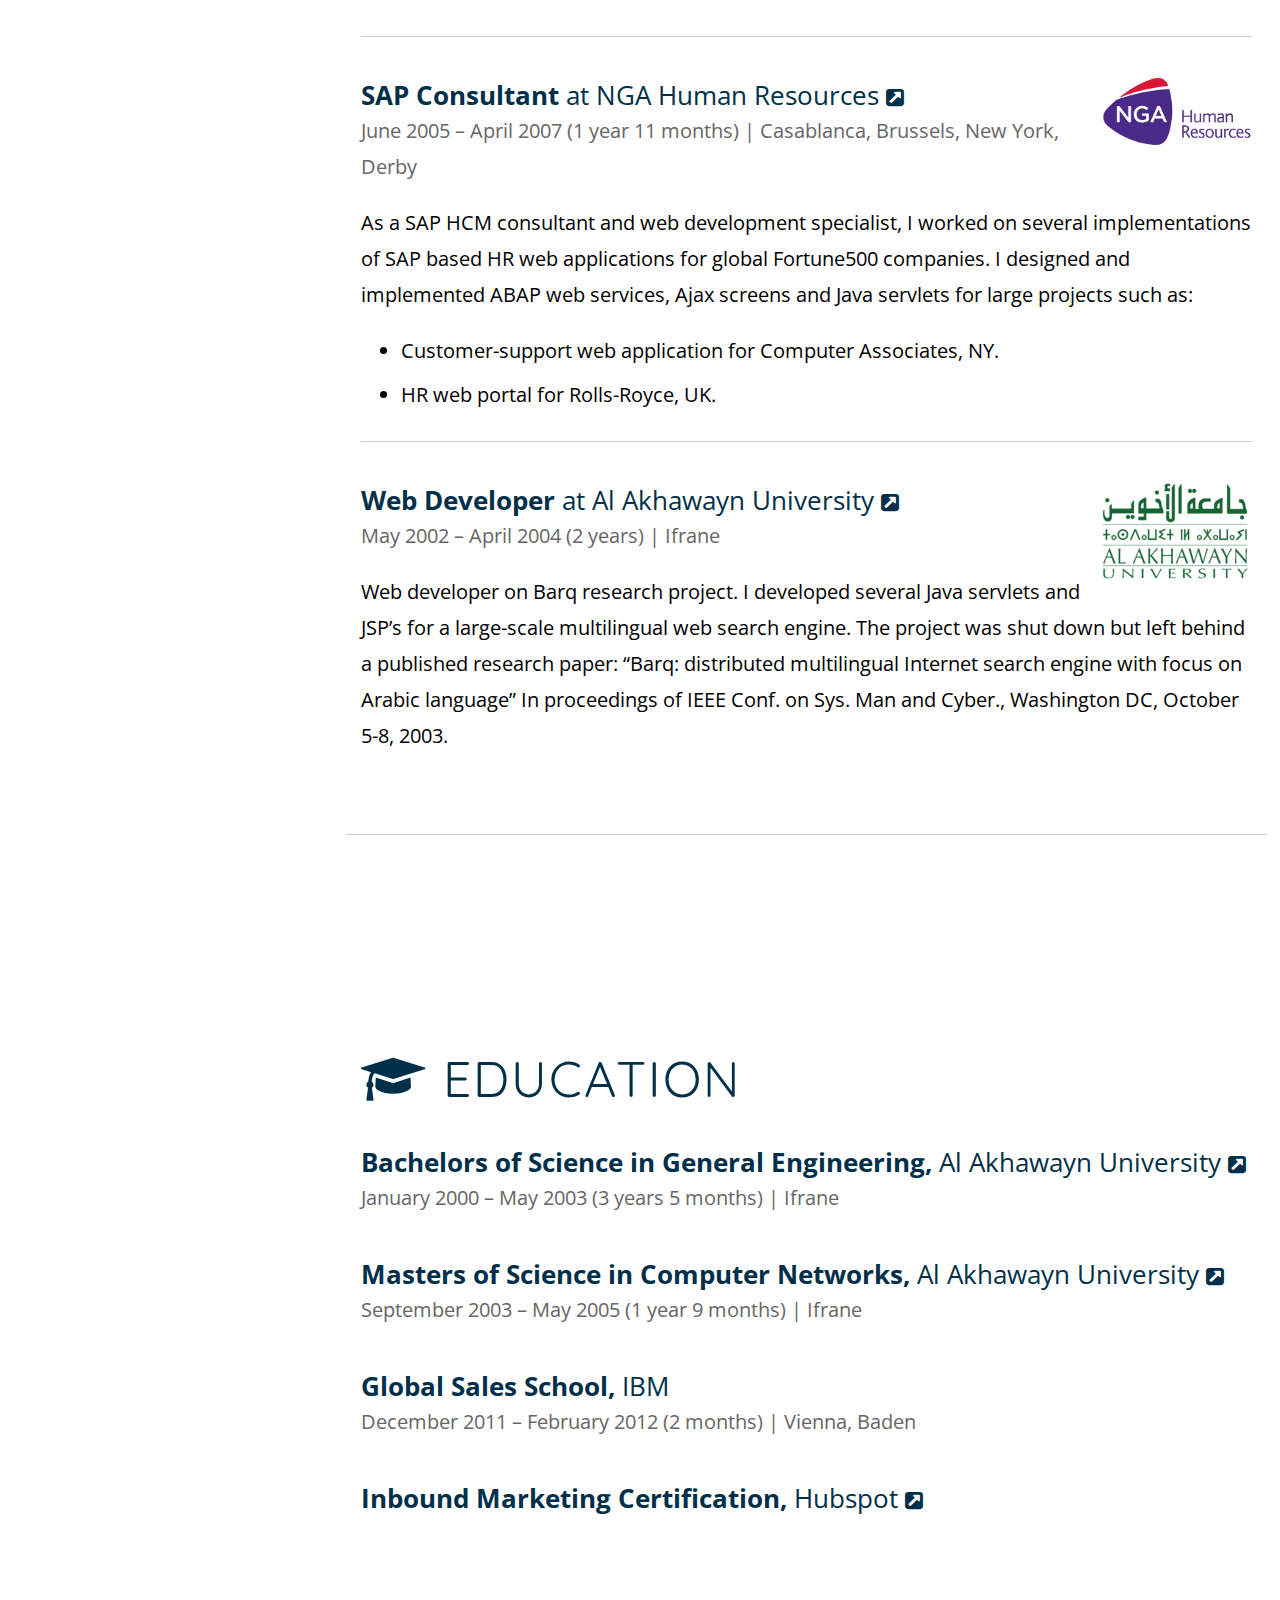
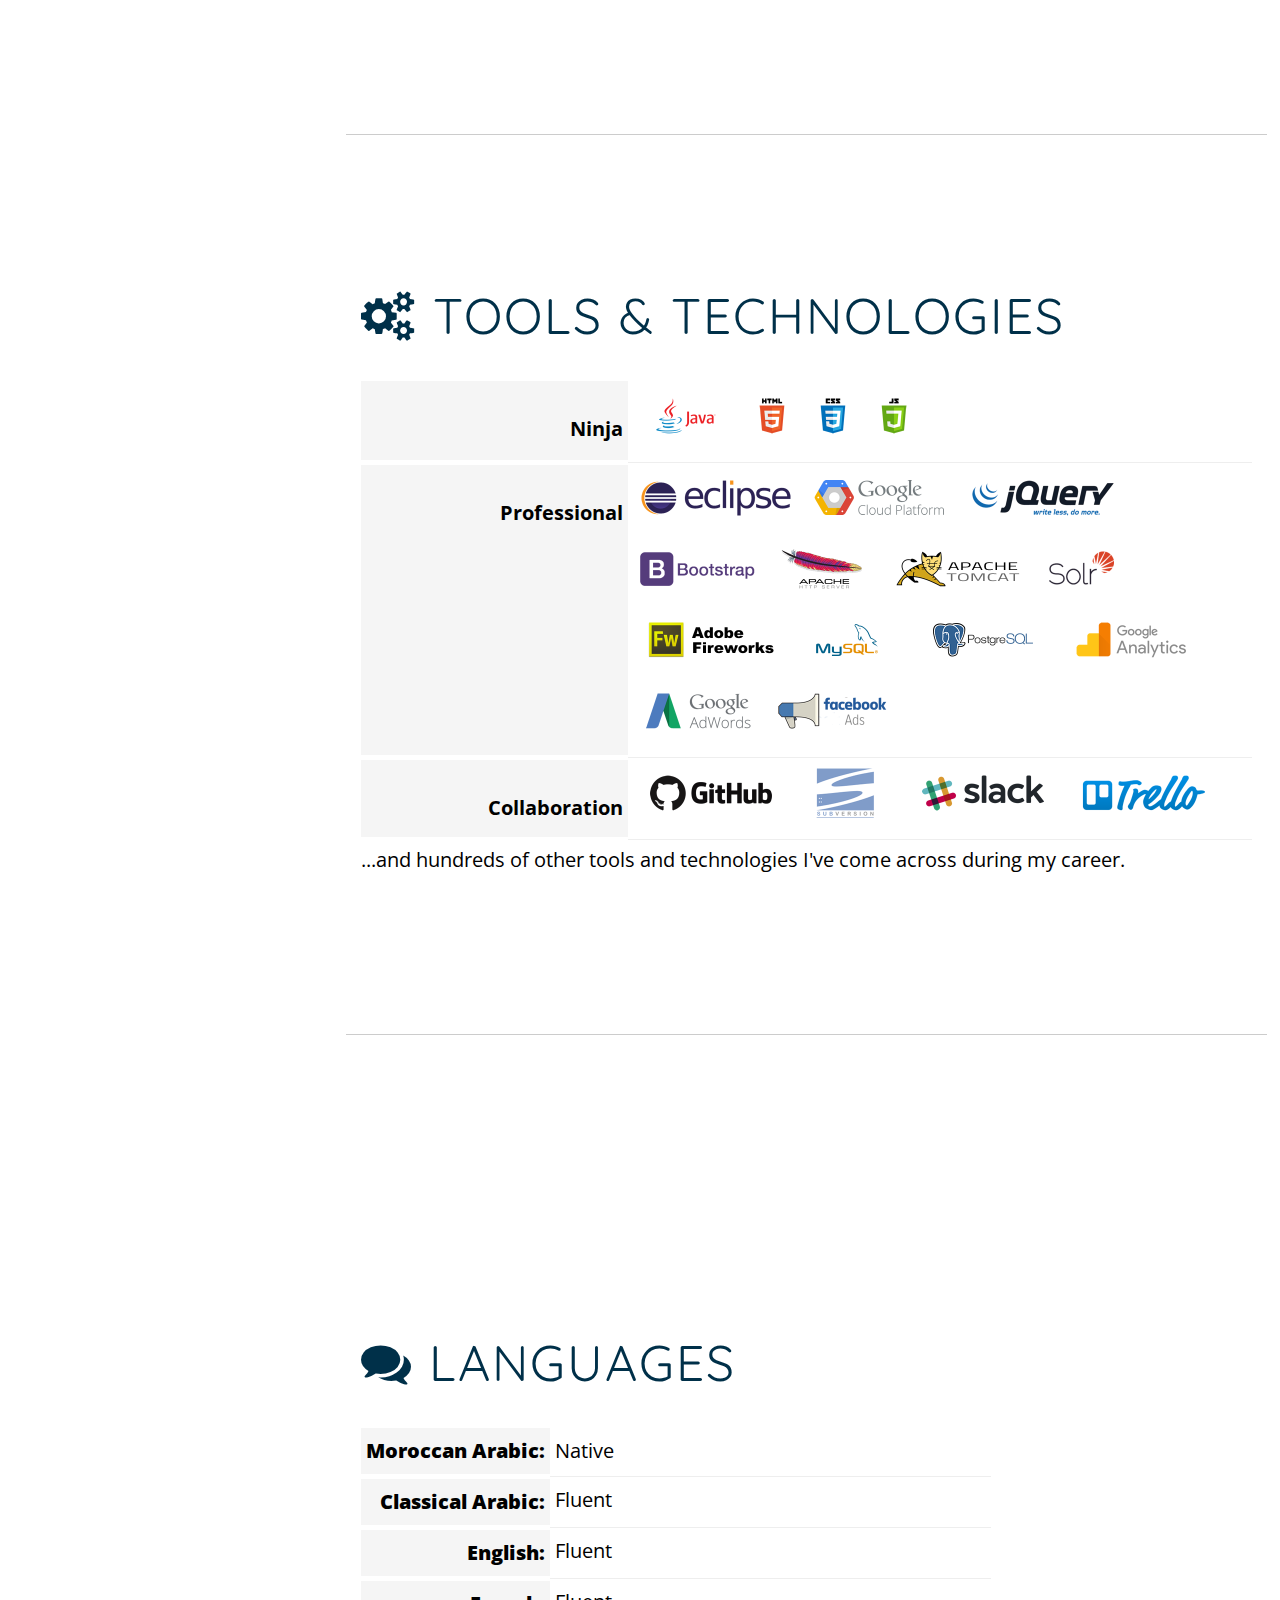
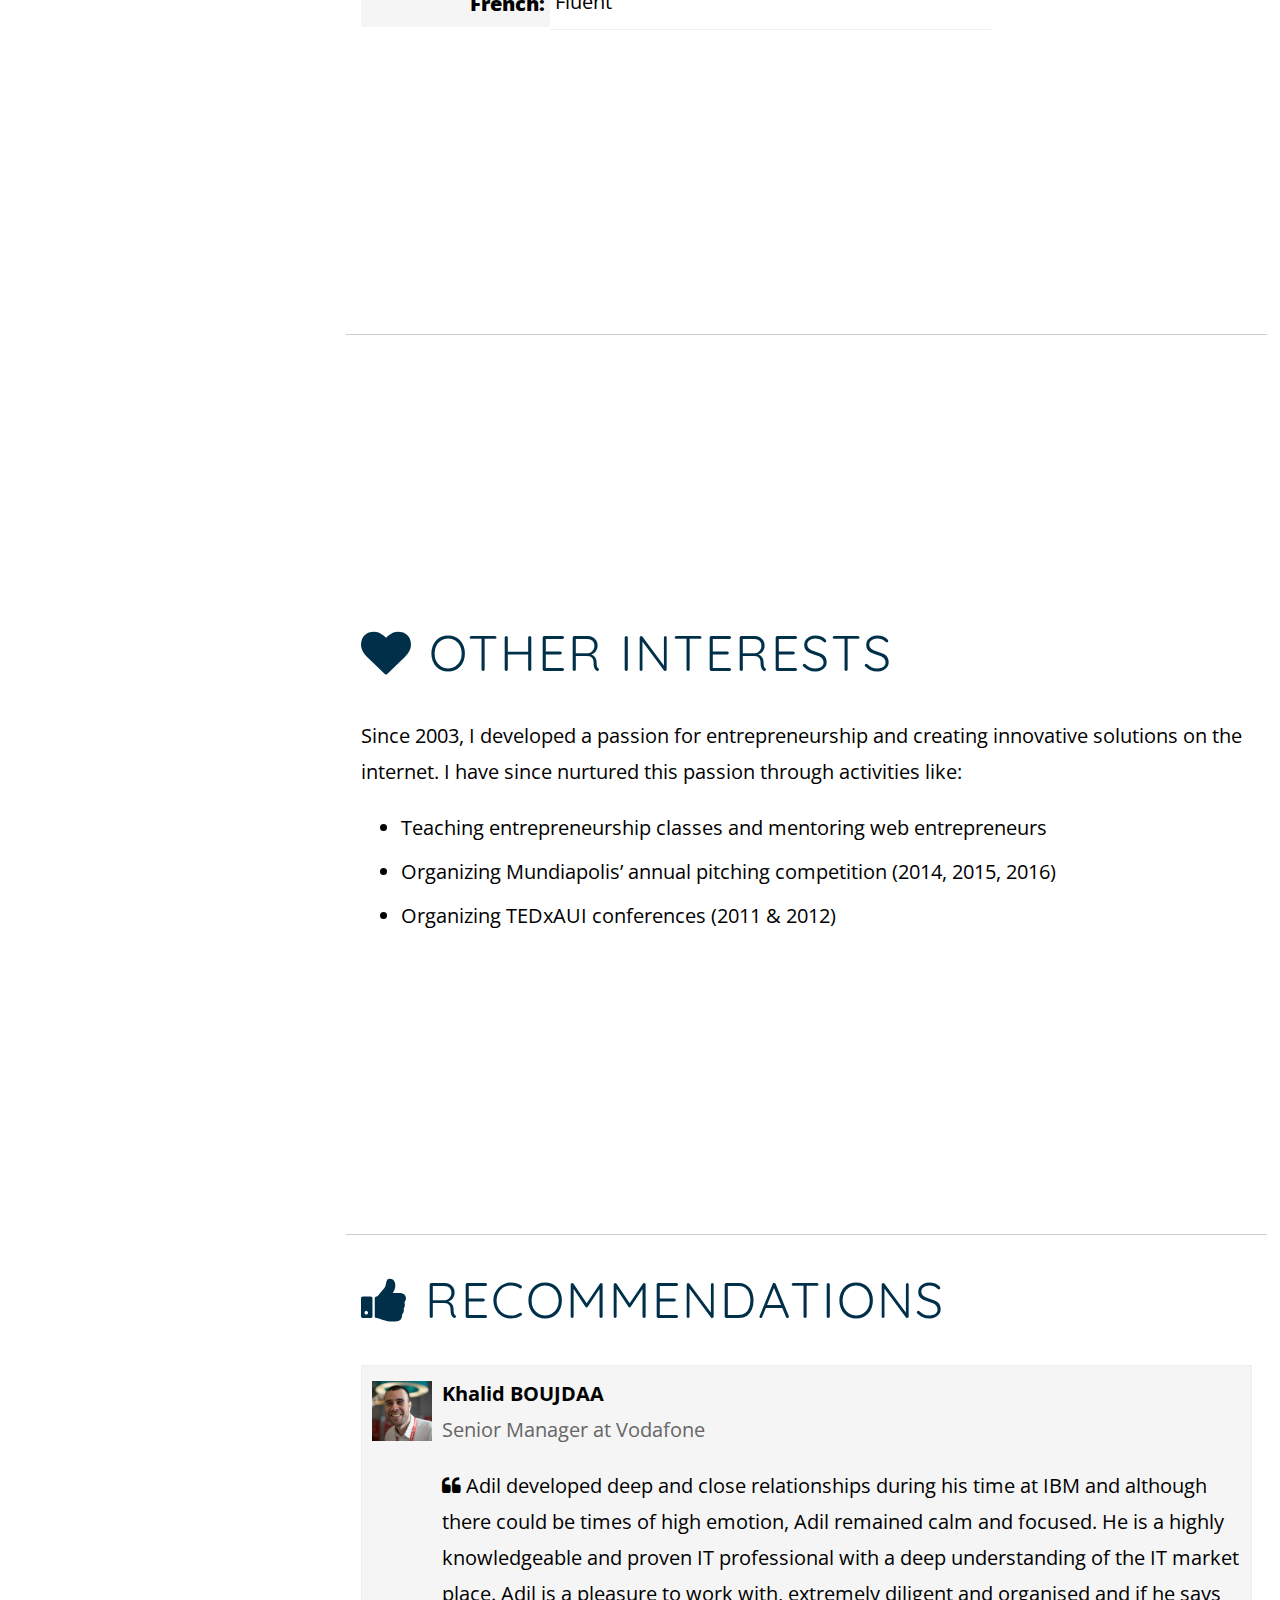
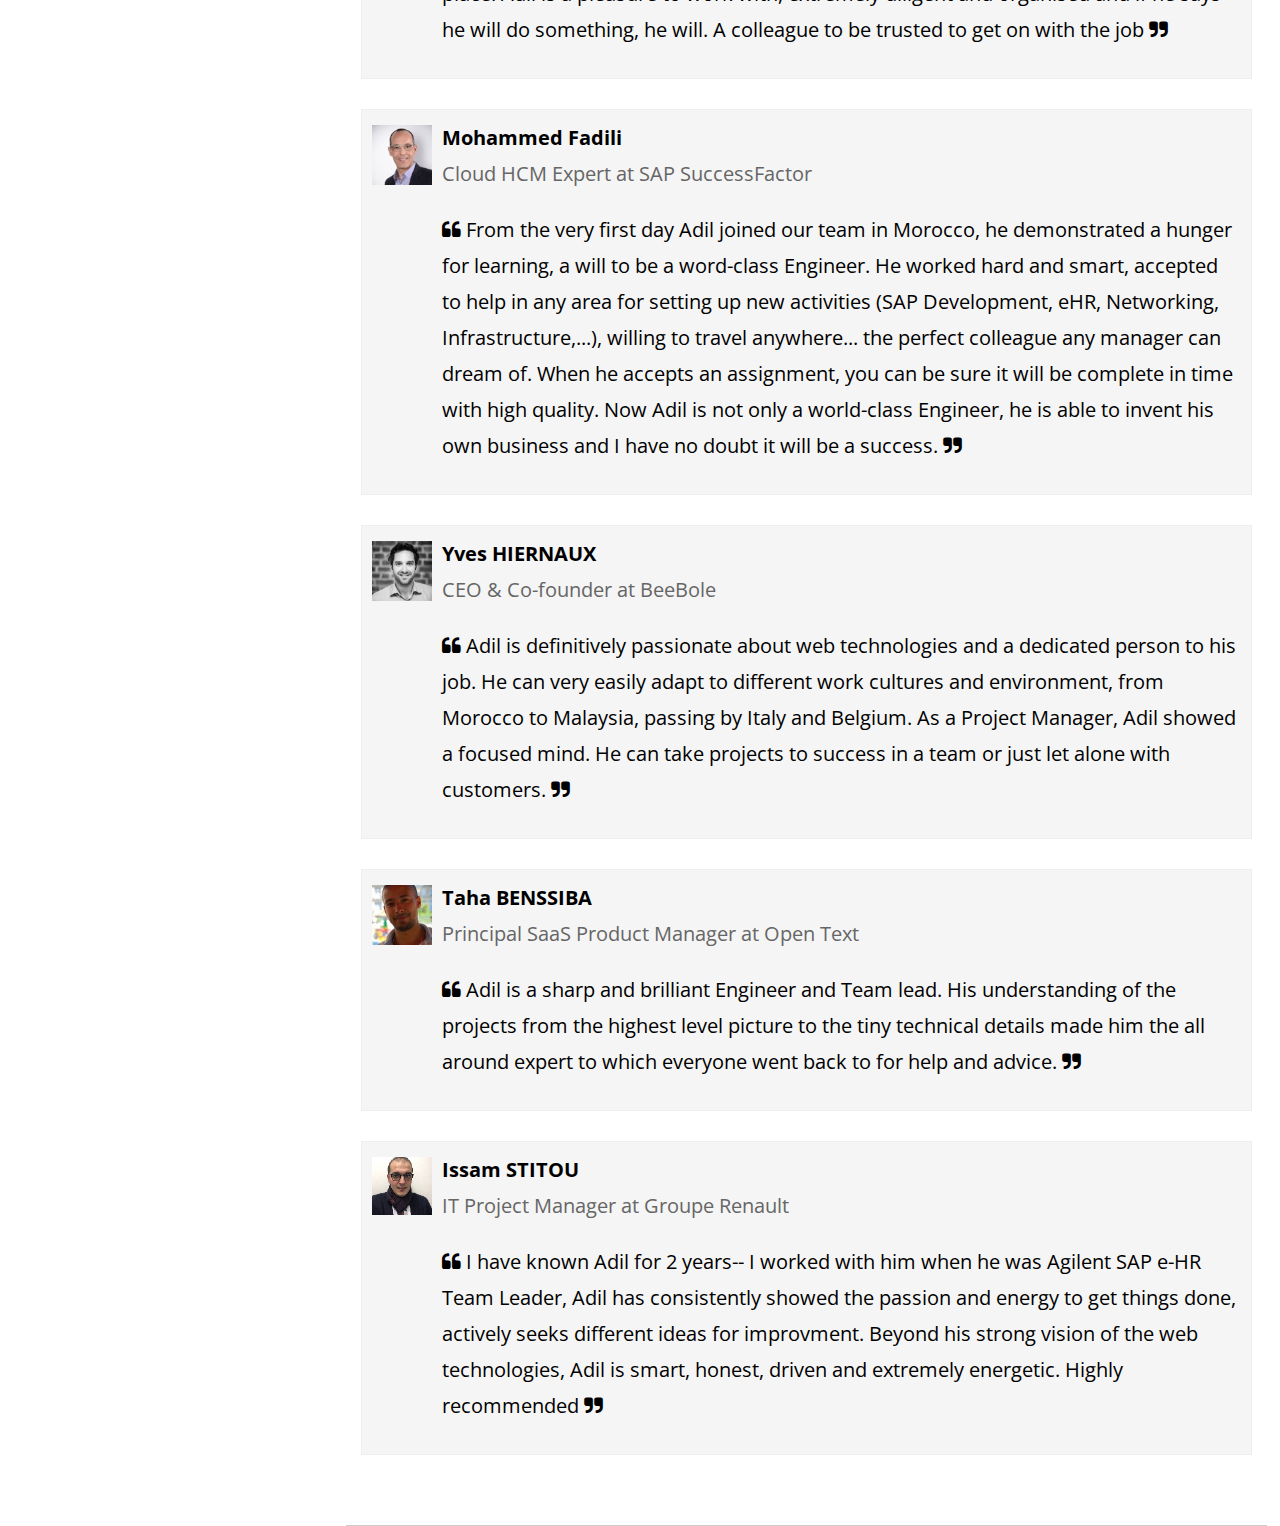
==== commit c2afdb3a: "" ====
--- a/index.html
+++ b/index.html
@@ -35,7 +35,7 @@
             </h1>
             <h4><span id="age"></span> old, married, lives in Casablanca • <b><a id="email" href="mailto:adil.benelkhattab@gmail.com">adil.benelkhattab@gmail.com <i class="fa fa-external-link-square sub"></i></a></b></h4>
             <div id="intro">
-                <i class="fa fa-quote-left"></i> Hi I am Adil, digital entrepreneur, consultant & trainer. For the past <span id="total"></span> years I occupied various positions from web developer to CIO, but what makes me really proud, are all the web-apps I made, that make peoples life easier every day. Because deep inside I am still a humble and passionate web developer. <i class="fa fa-quote-right"></i>
+                <i class="fa fa-quote-left"></i> Hi I am Adil, digital entrepreneur, consultant & trainer. For the past <span id="total"></span> years I occupied various positions from web developer to CIO, but what makes me really proud, are all the web-apps I made, that make peoples' life easier every day. Because deep inside I am still a humble and passionate web developer. <i class="fa fa-quote-right"></i>
             </div>
             <div id="links">
                 <a id="linked" target="_blank" href="https://www.linkedin.com/in/adilb/">Linked<i id="in" class="fa fa-linkedin-square"></i></a>
@@ -86,7 +86,7 @@
                 <a href="https://veriphone.io" target="_blank"><img src="img/veriphone.png" alt="Veriphone" class="logo" /></a>
                 <h3><b>Startup founder</b> at <a href="https://veriphone.io" target="_blank">Veriphone <i class="fa fa-external-link-square sub"></i></a></h3>
                 <h4>Since March 2019 (<span id="current"></span>) | Digital Nomad</h4>
-                Veriphone is a phone number verification tool. As a solo founder, I went from ground zero to happy paying customers in just a few months. Veriphone is now scaling with a new co-founder in charge of sales & marketing and new customers every month.
+                Veriphone is a phone number verification tool. As a solo founder, I went from ground zero to happy paying customers in just a few months. Veriphone is now scaling up with a new co-founder in charge of sales & marketing and new customers every month.
             </div>
 
             <div id="tbs" class="experience">
@@ -99,7 +99,7 @@
 
             <div id="mundiapolis" class="experience">
                 <a href="http://www.mundiapolis.ma" target="_blank"><img src="img/mundiapolis.png" alt="Mundiapolis" class="logo" /></a>
-                <h3><b>IT Director</b> at <a href="http://www.mundiapolis.ma" target="_blank">Mundiapolis University <i class="fa fa-external-link-square sub"></i></a></h3>
+                <h3><b>Chief Information Officer</b> at <a href="http://www.mundiapolis.ma" target="_blank">Mundiapolis University <i class="fa fa-external-link-square sub"></i></a></h3>
                 <h4>Since March 2012 - March 2019 (7 years) in Casablanca</h4>
                 As a member of the executive board, I oversee all technology related matters. More specifically, I ensure that technology infrastructure and information systems are used efficiently towards achieving the university’s strategic objectives. Leading a team of five engineers deployed on two sites, our mission is:
                 <ul>
@@ -249,12 +249,7 @@
             <h3><b>Global Sales School,</b> IBM</h3>
             <h4>December 2011 – February 2012 (2 months) | Vienna, Baden</h4>
 
-            <h3><a href='http://academy.hubspot.com/certification' title='Inbound' target="_blank"><b>Inbound Marketing Certification, </b></a><a href="https://www.hubspot.com/" target="_blank">Hubspot <i class="fa fa-external-link-square sub"></i></a></h3>
-            <div class='academy-badge'>
-                <a href='/inbound.cert.pdf' title='Inbound' target="_blank">
-                    <img src='https://api.hubapi.com/academy/v1/badge-image/d79c69bdec4646f3811d2fc6c912261c' />
-                </a>
-            </div>
+            <a href='/img/hubspot.png' title='Inbound' target="_blank"><h3><b>Inbound Marketing Certification, </b>Hubspot <i class="fa fa-external-link-square sub"></i></h3></a>
         </div>
     </section>
 
